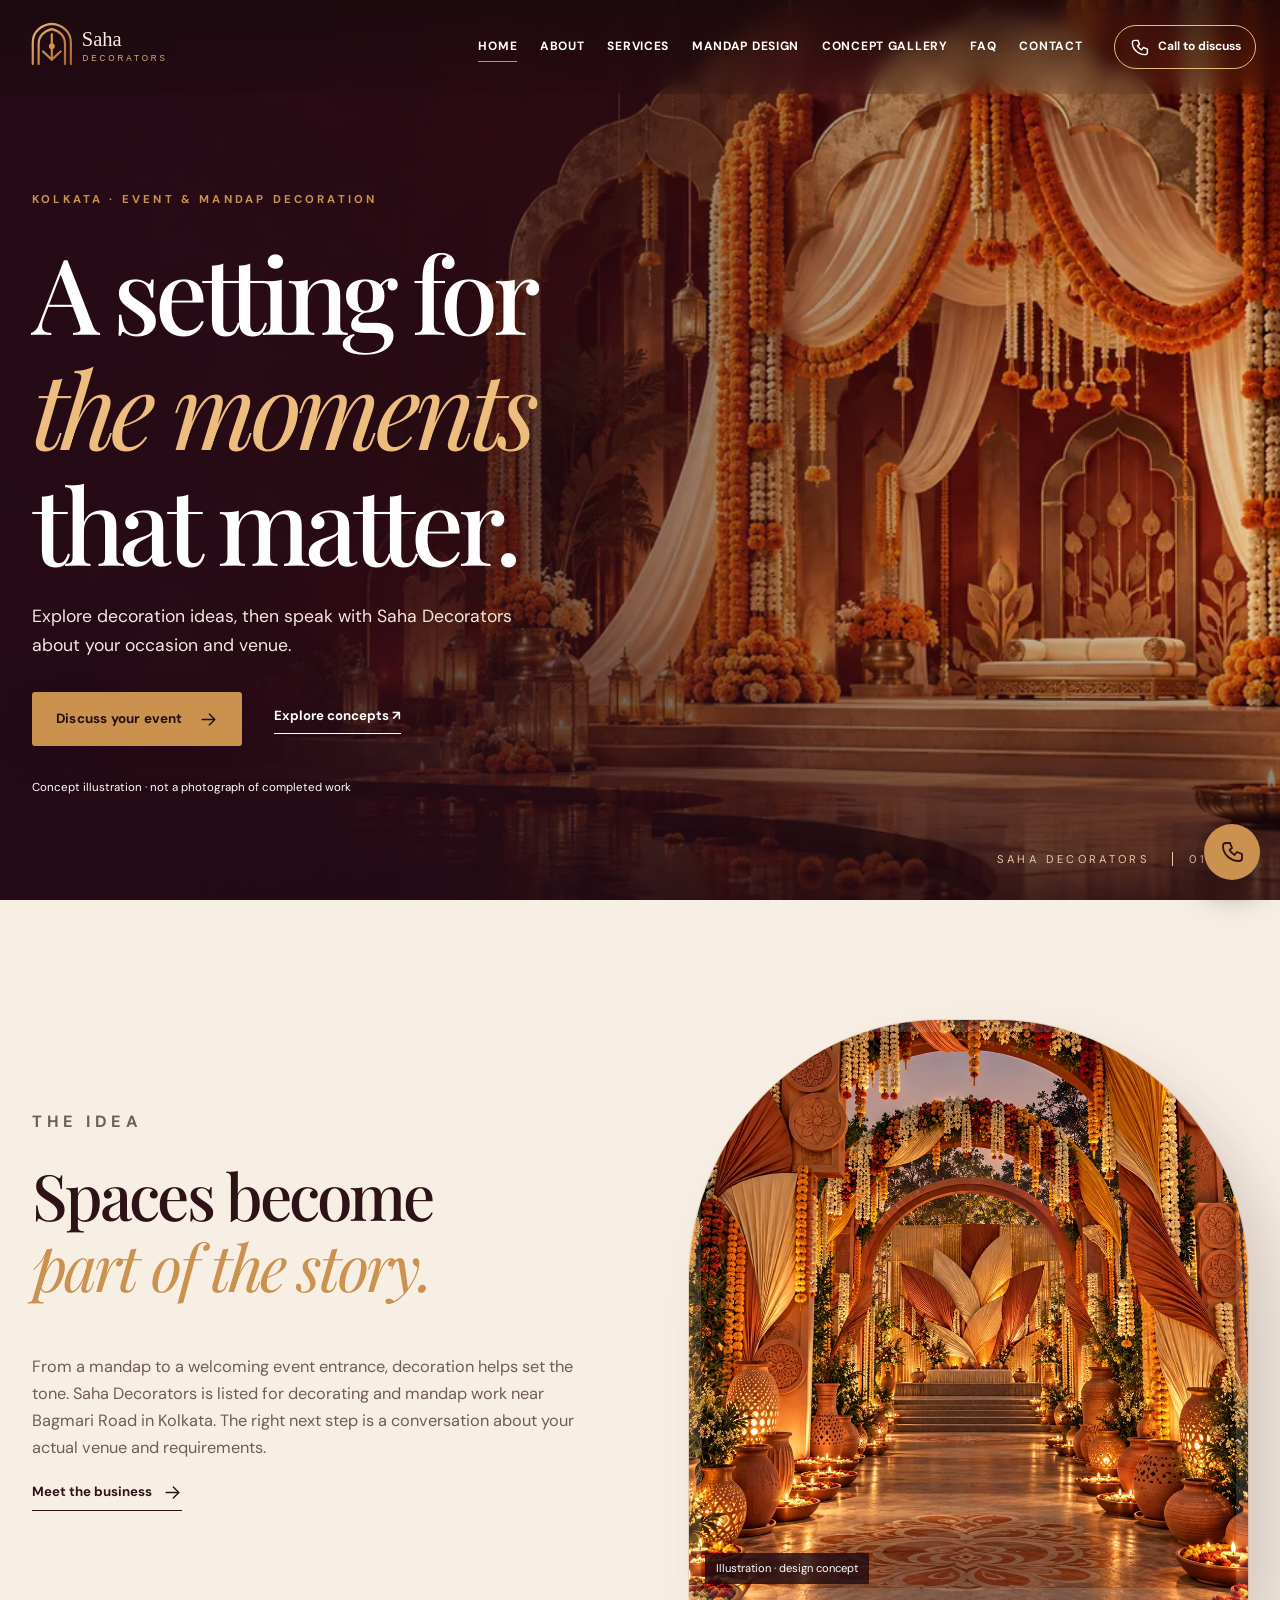
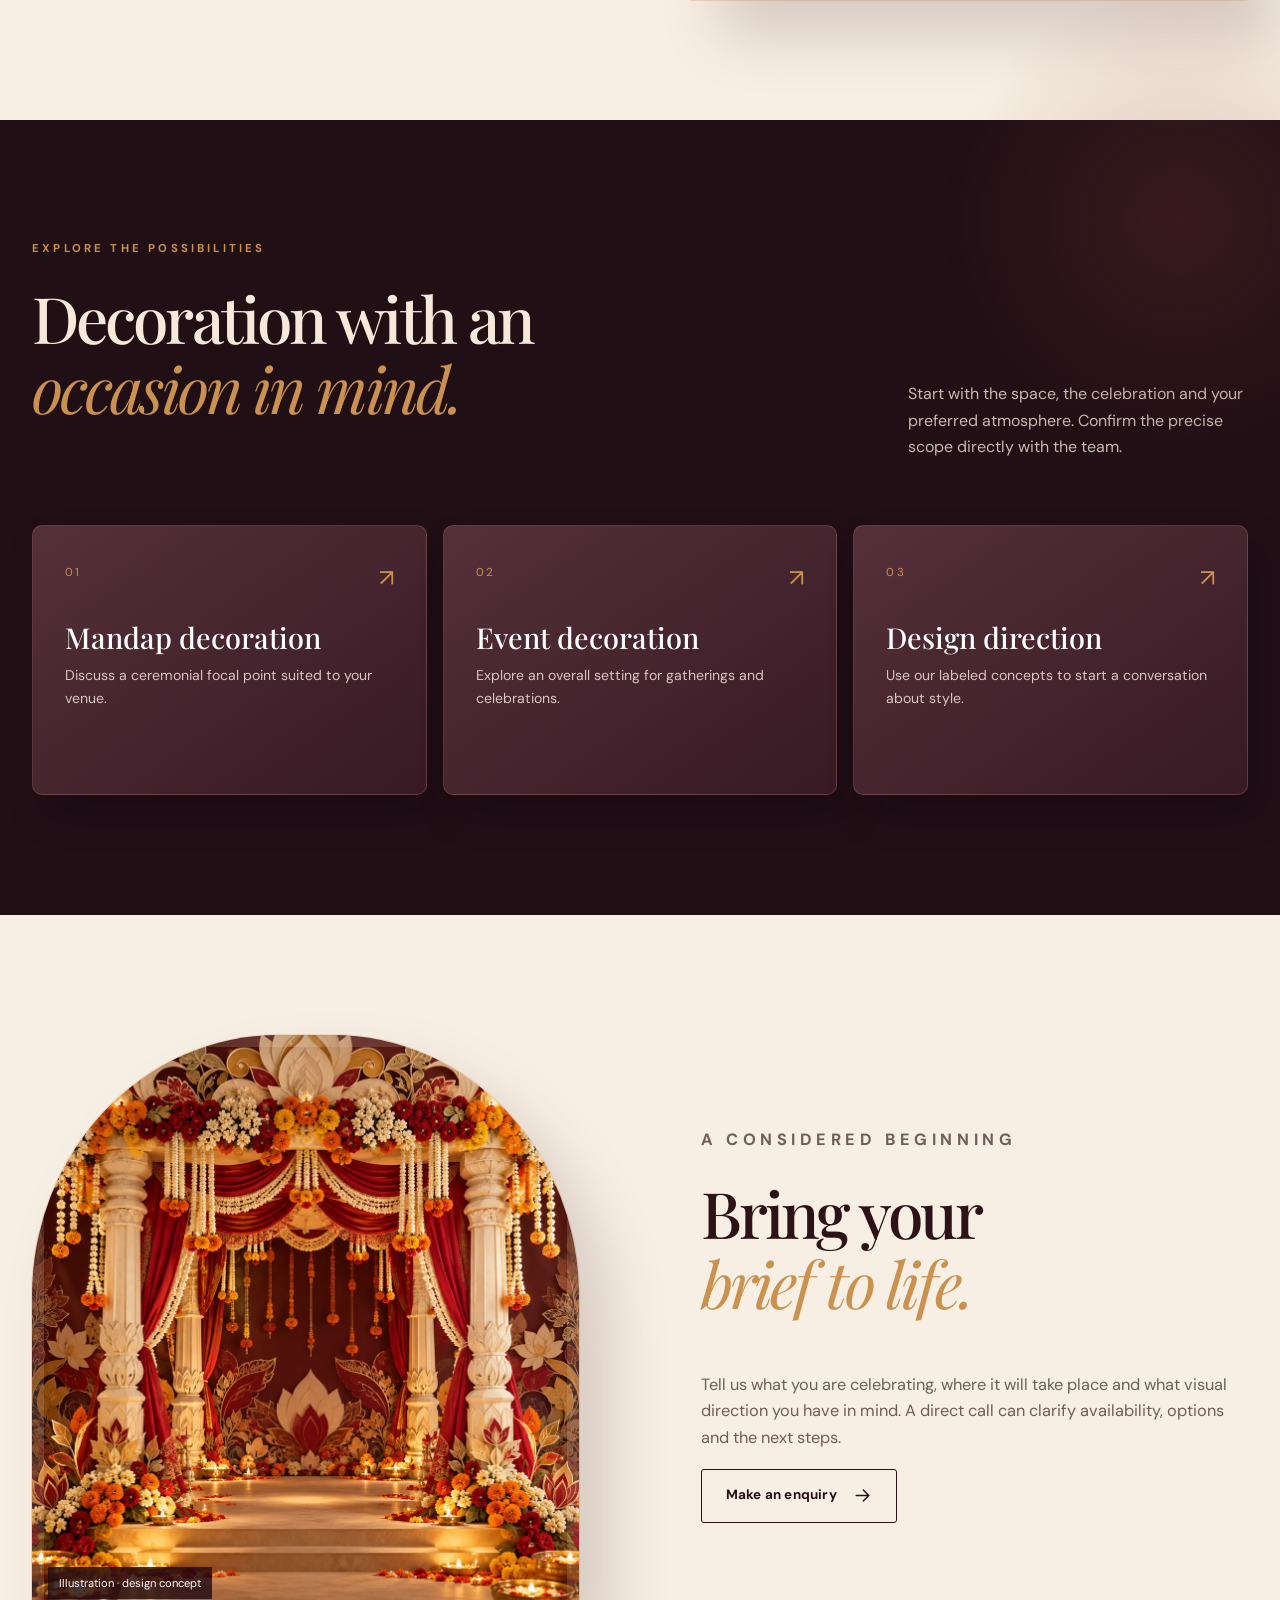
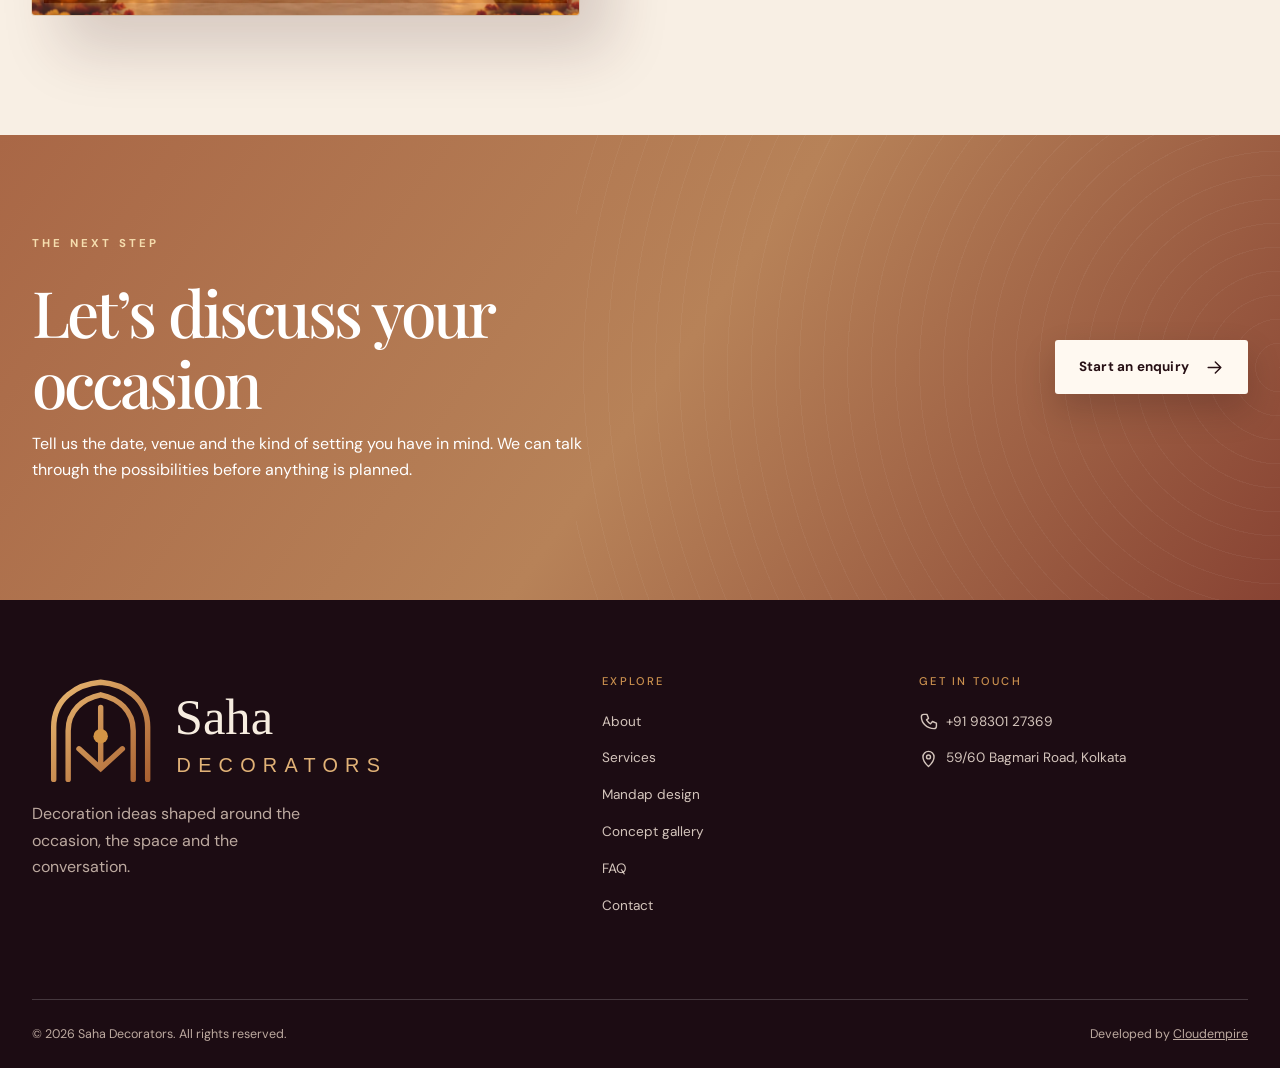
==== index.html @ 28217dbb "Build Saha Decorators website concept" ====
<!doctype html><html lang="en-IN"><head><meta charset="utf-8"><meta name="viewport" content="width=device-width,initial-scale=1"><title>Saha Decorators | Event &amp; Mandap Decoration in Kolkata</title><meta name="description" content="Explore event and mandap decoration with Saha Decorators, Bagmari Road, Kolkata. View clearly labeled concepts and call to discuss your occasion."><link rel="canonical" href="https://cloudempiretech.github.io/saha-decorators-kolkata/"><link rel="icon" type="image/svg+xml" href="assets/favicon.svg"><meta name="theme-color" content="#2d1218"><meta property="og:title" content="Saha Decorators | Event &amp; Mandap Decoration in Kolkata"><meta property="og:description" content="Explore event and mandap decoration with Saha Decorators, Bagmari Road, Kolkata. View clearly labeled concepts and call to discuss your occasion."><meta property="og:url" content="https://cloudempiretech.github.io/saha-decorators-kolkata/"><meta property="og:type" content="website"><link rel="stylesheet" href="assets/style.css"><script type="application/ld+json">{"@context":"https://schema.org","@type":"LocalBusiness","name":"Saha Decorators","url":"https://cloudempiretech.github.io/saha-decorators-kolkata/","telephone":"+919830127369","address":{"@type":"PostalAddress","streetAddress":"59/60 Bagmari Road","addressLocality":"Kankurgachi, Kolkata","addressRegion":"West Bengal","postalCode":"700054","addressCountry":"IN"},"description":"Event and mandap decoration enquiries in Kolkata."}</script><script src="assets/site.js" defer></script></head><body data-page="index.html"><a class="skip" href="#main">Skip to content</a><div class="page-shell"><header class="site-header"><div class="header-inner"><a class="brand" href="index.html" aria-label="Saha Decorators home"><img src="assets/logo.svg" alt="Saha Decorators proposed logo" width="240" height="60"></a><button class="menu-toggle" type="button" aria-label="Open menu" aria-expanded="false" aria-controls="site-nav"><span></span><span></span><span></span></button><nav id="site-nav" aria-label="Main navigation"><a href="index.html" aria-current="page">Home</a><a href="about.html">About</a><a href="services.html">Services</a><a href="mandap-decoration.html">Mandap design</a><a href="concept-gallery.html">Concept gallery</a><a href="faq.html">FAQ</a><a href="contact.html">Contact</a></nav><a class="header-call" href="tel:+919830127369" aria-label="Call Saha Decorators at +91 98301 27369"><svg viewBox="0 0 24 24" aria-hidden="true" fill="none" stroke="currentColor" stroke-width="1.8" stroke-linecap="round" stroke-linejoin="round"><path d="M6 3h4l2 5-2.5 2a16 16 0 0 0 5 5L17 12l5 2v4a3 3 0 0 1-3 3C10 21 3 14 3 6a3 3 0 0 1 3-3Z"/></svg><span>Call to discuss</span></a></div></header><main id="main"><section class="hero"><div class="hero-media"><picture class="hero-picture"><source type="image/webp" srcset="assets/mandap-concept-600.webp 600w, assets/mandap-concept-1100.webp 1100w, assets/mandap-concept-1600.webp 1600w" sizes="(max-width: 700px) 100vw, 50vw"><img src="assets/mandap-concept-1100.webp" alt="Illustration of a marigold and ivory ceremonial mandap concept, not a completed Saha Decorators project" width="1100" height="1000" loading="eager" decoding="async"></picture></div><div class="hero-shade"></div><div class="hero-content container"><p class="eyebrow hero-in">Kolkata · Event & mandap decoration</p><h1 class="hero-in">A setting for<br><em>the moments</em><br>that matter.</h1><p class="hero-in">Explore decoration ideas, then speak with Saha Decorators about your occasion and venue.</p><div class="hero-actions hero-in"><a class="button" href="contact.html">Discuss your event <svg viewBox="0 0 24 24" aria-hidden="true" fill="none" stroke="currentColor" stroke-width="1.8" stroke-linecap="round" stroke-linejoin="round"><path d="M4 12h16m-7-7 7 7-7 7"/></svg></a><a class="text-link" href="concept-gallery.html">Explore concepts ↗</a></div><p class="hero-note hero-in">Concept illustration · not a photograph of completed work</p></div><div class="hero-caption">SAHA DECORATORS <span>01 / 03</span></div></section>
<section class="section warm"><div class="container split"><div class="reveal"><p class="eyebrow">The idea</p><h2>Spaces become<br><em>part of the story.</em></h2><p>From a mandap to a welcoming event entrance, decoration helps set the tone. Saha Decorators is listed for decorating and mandap work near Bagmari Road in Kolkata. The right next step is a conversation about your actual venue and requirements.</p><a class="inline-link" href="about.html">Meet the business <svg viewBox="0 0 24 24" aria-hidden="true" fill="none" stroke="currentColor" stroke-width="1.8" stroke-linecap="round" stroke-linejoin="round"><path d="M4 12h16m-7-7 7 7-7 7"/></svg></a></div><div class="image-frame reveal"><picture class=""><source type="image/webp" srcset="assets/entrance-concept-600.webp 600w, assets/entrance-concept-1100.webp 1100w" sizes="(max-width: 700px) 100vw, 50vw"><img src="assets/entrance-concept-1100.webp" alt="Illustration of a festive decorated entrance concept, not a completed project" width="1100" height="1000" loading="lazy" decoding="async"></picture><span class="media-tag">Illustration · design concept</span></div></div></section>
<section class="section dark"><div class="container"><p class="eyebrow reveal">Explore the possibilities</p><div class="section-heading reveal"><h2>Decoration with an<br><em>occasion in mind.</em></h2><p>Start with the space, the celebration and your preferred atmosphere. Confirm the precise scope directly with the team.</p></div><div class="card-grid"><a class="service-card reveal" href="mandap-decoration.html"><span class="number">01</span><h3>Mandap decoration</h3><p>Discuss a ceremonial focal point suited to your venue.</p><span class="card-arrow">↗</span></a><a class="service-card reveal" href="services.html"><span class="number">02</span><h3>Event decoration</h3><p>Explore an overall setting for gatherings and celebrations.</p><span class="card-arrow">↗</span></a><a class="service-card reveal" href="concept-gallery.html"><span class="number">03</span><h3>Design direction</h3><p>Use our labeled concepts to start a conversation about style.</p><span class="card-arrow">↗</span></a></div></div></section>
<section class="section warm"><div class="container split reverse"><div class="image-frame reveal"><picture class=""><source type="image/webp" srcset="assets/ceremony-concept-600.webp 600w, assets/ceremony-concept-1100.webp 1100w" sizes="(max-width: 700px) 100vw, 50vw"><img src="assets/ceremony-concept-1100.webp" alt="Illustration of an ivory-column wedding mandap concept, not a completed project" width="1100" height="1000" loading="lazy" decoding="async"></picture><span class="media-tag">Illustration · design concept</span></div><div class="reveal"><p class="eyebrow">A considered beginning</p><h2>Bring your<br><em>brief to life.</em></h2><p>Tell us what you are celebrating, where it will take place and what visual direction you have in mind. A direct call can clarify availability, options and the next steps.</p><a class="button outline" href="contact.html">Make an enquiry <svg viewBox="0 0 24 24" aria-hidden="true" fill="none" stroke="currentColor" stroke-width="1.8" stroke-linecap="round" stroke-linejoin="round"><path d="M4 12h16m-7-7 7 7-7 7"/></svg></a></div></div></section><section class="cta-block reveal"><div class="container cta-inner"><div><p class="eyebrow">The next step</p><h2>Let’s discuss your occasion</h2><p>Tell us the date, venue and the kind of setting you have in mind. We can talk through the possibilities before anything is planned.</p></div><a class="button light" href="contact.html">Start an enquiry <svg viewBox="0 0 24 24" aria-hidden="true" fill="none" stroke="currentColor" stroke-width="1.8" stroke-linecap="round" stroke-linejoin="round"><path d="M4 12h16m-7-7 7 7-7 7"/></svg></a></div></section></main><footer class="site-footer"><div class="footer-top"><div><a class="brand" href="index.html"><img src="assets/logo.svg" alt="Saha Decorators proposed logo" width="240" height="60"></a><p>Decoration ideas shaped around the occasion, the space and the conversation.</p></div><div><h2>Explore</h2><a href="about.html">About</a><a href="services.html">Services</a><a href="mandap-decoration.html">Mandap design</a><a href="concept-gallery.html">Concept gallery</a><a href="faq.html">FAQ</a><a href="contact.html">Contact</a></div><div><h2>Get in touch</h2><a href="tel:+919830127369"><svg viewBox="0 0 24 24" aria-hidden="true" fill="none" stroke="currentColor" stroke-width="1.8" stroke-linecap="round" stroke-linejoin="round"><path d="M6 3h4l2 5-2.5 2a16 16 0 0 0 5 5L17 12l5 2v4a3 3 0 0 1-3 3C10 21 3 14 3 6a3 3 0 0 1 3-3Z"/></svg> +91 98301 27369</a><a href="https://www.google.com/maps/search/?api=1&query=59%2F60%20Bagmari%20Road%20Kankurgachi%20Kolkata%20700054" target="_blank" rel="noopener noreferrer"><svg viewBox="0 0 24 24" aria-hidden="true" fill="none" stroke="currentColor" stroke-width="1.8" stroke-linecap="round" stroke-linejoin="round"><path d="M12 22s7-6.2 7-12a7 7 0 1 0-14 0c0 5.8 7 12 7 12Z"/><circle cx="12" cy="10" r="2.5"/></svg> 59/60 Bagmari Road, Kolkata</a></div></div><div class="footer-bottom"><span>© 2026 Saha Decorators. All rights reserved.</span><span>Developed by <a href="https://cloudempire.tech/" target="_blank" rel="noopener noreferrer">Cloudempire</a></span></div></footer></div><a class="floating-call" href="tel:+919830127369" aria-label="Call Saha Decorators" title="Call Saha Decorators"><svg viewBox="0 0 24 24" aria-hidden="true" fill="none" stroke="currentColor" stroke-width="1.8" stroke-linecap="round" stroke-linejoin="round"><path d="M6 3h4l2 5-2.5 2a16 16 0 0 0 5 5L17 12l5 2v4a3 3 0 0 1-3 3C10 21 3 14 3 6a3 3 0 0 1 3-3Z"/></svg></a></body></html>
---- assets/style.css ----
@import url('https://fonts.googleapis.com/css2?family=DM+Sans:wght@400;500;600;700&family=Playfair+Display:ital,wght@0,400;0,500;0,600;1,400;1,500&display=swap');
:root{--ink:#2d1218;--wine:#471922;--dark:#210f16;--cream:#f8efe4;--paper:#fff9f1;--gold:#cb914f;--muted:#705d59;--line:rgba(63,30,25,.15)}
*{box-sizing:border-box}html{scroll-behavior:smooth}body{margin:0;background:var(--cream);font:16px/1.65 'DM Sans',sans-serif;color:var(--ink);overflow-x:hidden}img,svg{display:block;max-width:100%}img{object-fit:cover}a{color:inherit;text-decoration:none}button,input,select,textarea{font:inherit}button,a,input,select,textarea{outline-offset:4px}a:focus-visible,button:focus-visible,input:focus-visible,select:focus-visible,textarea:focus-visible,summary:focus-visible{outline:3px solid #e5a44e;border-radius:4px}.skip{position:absolute;top:-70px;left:1rem;z-index:100;background:#fff;padding:.6rem 1rem}.skip:focus{top:1rem}.container{width:min(1220px,calc(100% - 64px));margin:auto}.page-shell{overflow:hidden}.site-header{position:absolute;top:0;left:0;right:0;z-index:30;color:#fff;background:linear-gradient(#170a0b9c,#170a0b1c);backdrop-filter:blur(10px)}.header-inner{width:min(1360px,calc(100% - 48px));margin:auto;min-height:94px;display:flex;align-items:center;gap:2rem}.brand{width:205px;flex:none}.brand img{width:100%;height:auto}.site-header nav{display:flex;align-items:center;gap:1.42rem;margin-left:auto}.site-header nav a{font-size:.75rem;font-weight:700;letter-spacing:.06em;text-transform:uppercase;white-space:nowrap;padding:12px 0;position:relative}.site-header nav a:after{content:'';position:absolute;left:0;bottom:7px;height:1px;background:var(--gold);width:0;transition:width .25s}.site-header nav a:hover:after,.site-header nav a[aria-current]:after{width:100%}.header-call{display:flex;align-items:center;gap:.55rem;border:1px solid #e4bd80;padding:.65rem .9rem;border-radius:50px;font-size:.75rem;font-weight:700;white-space:nowrap;min-height:44px;transition:background .25s,transform .25s}.header-call:hover{background:#e4bd8033;transform:translateY(-2px)}.header-call svg,.button svg,.inline-link svg,.site-footer svg,.floating-call svg{width:19px;height:19px}.menu-toggle{display:none}.eyebrow{text-transform:uppercase;letter-spacing:.28em;font-weight:700;font-size:.71rem;color:var(--gold);margin:0 0 1.5rem}h1,h2,h3,p{margin-top:0}h1,h2,h3{font-family:'Playfair Display',Georgia,serif;font-weight:500;line-height:1.1}h1{font-size:clamp(3.8rem,8.2vw,8.7rem);letter-spacing:-.055em}h2{font-size:clamp(2.6rem,5vw,5.6rem);letter-spacing:-.045em}h3{font-size:1.8rem}em{font-weight:400;color:var(--gold)}.button{border:0;background:var(--gold);color:#271015;display:inline-flex;align-items:center;justify-content:center;gap:1rem;min-height:54px;padding:.82rem 1.5rem;border-radius:3px;font-weight:700;font-size:.84rem;letter-spacing:.015em;cursor:pointer;box-shadow:0 16px 35px #15060830;transition:transform .25s,box-shadow .25s,background .25s}.button:hover{transform:translateY(-4px);box-shadow:0 22px 42px #15060845;background:#e1af70}.button.light{background:var(--paper)}.button.outline{border:1px solid var(--ink);background:transparent;box-shadow:none}.button.outline:hover{background:var(--ink);color:white}.inline-link,.text-link{display:inline-flex;align-items:center;gap:.7rem;border-bottom:1px solid currentColor;padding:0 0 .4rem;font-weight:700;font-size:.83rem;transition:gap .25s,color .25s}.inline-link:hover,.text-link:hover{gap:1.1rem;color:var(--gold)}
.hero{min-height:800px;height:min(900px,100svh);position:relative;background:#361217;color:#fff;display:flex;align-items:center;isolation:isolate}.hero-media,.hero-picture,.hero-picture img,.hero-shade{position:absolute;inset:0;width:100%;height:100%}.hero-picture img{object-position:center}.hero-shade{background:linear-gradient(90deg,#240b17e8 0%,#240b17b5 32%,#240b1750 68%,#240b1719),linear-gradient(0deg,#1c0912bf,transparent 32%);z-index:1}.hero-content{position:relative;z-index:2;padding-top:100px}.hero h1{max-width:830px;margin-bottom:1.4rem}.hero h1 em{color:#edbd7d}.hero-content>p:not(.eyebrow):not(.hero-note){max-width:490px;font-size:1.1rem;color:#f4e7df}.hero-actions{display:flex;align-items:center;gap:2rem;margin:2rem 0}.hero-note{font-size:.72rem!important;opacity:.75;margin-top:2rem}.hero-caption{position:absolute;bottom:2rem;right:max(32px,calc((100vw - 1220px)/2));z-index:2;font-size:.7rem;letter-spacing:.3em;color:#eacbab}.hero-caption span{border-left:1px solid #eacbab;margin-left:1rem;padding-left:1rem}.hero-in{animation:rise .8s both}.hero-in:nth-child(2){animation-delay:.12s}.hero-in:nth-child(3){animation-delay:.25s}.hero-in:nth-child(4){animation-delay:.38s}.hero-in:nth-child(5){animation-delay:.5s}@keyframes rise{from{opacity:0;transform:translateY(28px)}to{opacity:1;transform:none}}
.inner-hero{background:radial-gradient(circle at 75% 40%,#7e3b34 0%,transparent 31%),linear-gradient(125deg,#240f19,#501e26 70%,#1f0d14);color:#fff;padding:205px 0 115px;position:relative;overflow:hidden}.inner-hero:after{content:'';position:absolute;width:500px;height:500px;border:1px solid #dca76733;border-radius:50%;right:-90px;top:30px;box-shadow:0 0 0 70px #dca76708,0 0 0 140px #dca76705;transform:rotate(-20deg)}.inner-hero .container{position:relative;z-index:2}.inner-hero h1{font-size:clamp(3.6rem,7vw,7.5rem);margin:0 0 1rem}.inner-hero .lead{max-width:630px;color:#f5e8da;font-size:1.15rem}.section{padding:120px 0}.section.warm{background:var(--cream)}.section.dark{background:var(--dark);color:#f7e8d9;position:relative}.section.dark:before{content:'';position:absolute;width:500px;height:500px;background:radial-gradient(circle,#8b423139,transparent 67%);right:-150px;top:-150px;pointer-events:none}.split{display:grid;grid-template-columns:1fr 1fr;gap:8%;align-items:center}.split>div>p{max-width:560px;color:var(--muted);font-size:1.02rem}.split.reverse{gap:10%}.image-frame{position:relative;border-radius:45% 45% 3px 3px;overflow:hidden;box-shadow:30px 35px 60px #411d242d,0 0 0 1px #d2a97755;transform:perspective(1000px) rotateY(-3deg)}.image-frame picture,.image-frame img{width:100%;height:580px}.image-frame img{transition:transform .7s}.image-frame:hover img{transform:scale(1.07)}.image-frame:before{content:'';position:absolute;inset:0;border:12px solid #fff8eb24;z-index:1;pointer-events:none}.media-tag{position:absolute;bottom:1rem;left:1rem;background:#200c13cf;color:#fff;padding:.4rem .7rem;font-size:.7rem;z-index:2}.section-heading{display:flex;align-items:end;justify-content:space-between;gap:3rem;margin-bottom:3rem}.section-heading p{max-width:340px;color:#c9b9af}.card-grid{display:grid;grid-template-columns:repeat(3,1fr);gap:1rem}.service-card{position:relative;min-height:270px;background:linear-gradient(145deg,#54303a,#371a24);border:1px solid #af7d6a46;padding:2rem;border-radius:10px;box-shadow:12px 20px 35px #0b040d44;transition:transform .3s,box-shadow .3s,background .3s}.service-card:hover{transform:perspective(800px) translateY(-8px) rotateX(3deg);box-shadow:14px 26px 40px #0502088a;background:#63313b}.service-card h3{margin:2.4rem 0 .6rem;color:#fff}.service-card p{color:#d8c7be;font-size:.88rem}.number,.row-no{font-size:.72rem;letter-spacing:.2em;color:var(--gold)}.card-arrow{position:absolute;right:2rem;top:2rem;font-size:1.5rem;color:var(--gold)}.cta-block{background:linear-gradient(125deg,#a96746,#b78258 52%,#884333);color:#fff;position:relative}.cta-block:before{content:'';position:absolute;right:0;top:0;bottom:0;width:55%;background:repeating-radial-gradient(circle at right,#ffffff0b 0 1px,transparent 1px 24px);pointer-events:none}.cta-inner{padding:100px 0;display:flex;justify-content:space-between;align-items:center;gap:3rem;position:relative}.cta-inner h2{max-width:680px;margin-bottom:.8rem}.cta-inner p:not(.eyebrow){max-width:600px}.cta-inner .eyebrow{color:#f5ddae}.service-row{display:grid;grid-template-columns:65px 1fr 310px;gap:2rem;align-items:center;padding:3rem 0;border-bottom:1px solid var(--line)}.service-row:first-child{border-top:1px solid var(--line)}.service-row h2{font-size:clamp(2.4rem,4vw,4rem)}.service-row picture img{height:300px;width:100%;border-radius:45% 45% 2px 2px;box-shadow:12px 18px 28px #3c1b2130}.service-row p{max-width:480px}.gallery-grid{display:grid;grid-template-columns:repeat(2,1fr);gap:1.5rem}.gallery-item{margin:0;position:relative;background:#3c1923;overflow:hidden;box-shadow:10px 20px 30px #35141d2b}.gallery-item.large{grid-row:span 2}.gallery-item picture,.gallery-item img{width:100%;height:380px}.gallery-item.large img{height:895px}.gallery-item img{transition:transform .6s}.gallery-item:hover img{transform:scale(1.05)}.gallery-item figcaption{position:absolute;left:0;right:0;bottom:0;padding:2.5rem 1.4rem 1.4rem;background:linear-gradient(transparent,#180a11d9);color:#fff;display:flex;flex-direction:column;gap:.15rem}.gallery-item figcaption strong{font-family:'Playfair Display';font-size:1.45rem;font-weight:500}.gallery-item figcaption span{font-size:.7rem;letter-spacing:.08em}.faq-list{max-width:900px}.faq-list details{border-bottom:1px solid var(--line);padding:1.6rem 0}.faq-list summary{font-family:'Playfair Display';font-size:1.7rem;cursor:pointer;list-style:none;display:flex;justify-content:space-between;gap:1rem}.faq-list summary:after{content:'+';color:var(--gold)}.faq-list details[open] summary:after{content:'−'}.faq-list details p{max-width:680px;color:var(--muted);padding-top:1rem}.faq-list a{text-decoration:underline}.contact-grid{display:grid;grid-template-columns:.82fr 1.18fr;gap:3rem}.contact-cards{display:grid;gap:1.5rem}.contact-card,.enquiry-card{background:var(--paper);padding:2rem;box-shadow:10px 18px 32px #3b1c2122;border:1px solid #b6886235}.contact-card h2,.enquiry-card h2{font-size:2rem}.icon-disc{display:grid;place-items:center;width:48px;height:48px;border-radius:50%;background:#eacfa9;color:var(--ink);margin-bottom:1.5rem}.icon-disc svg{width:22px;height:22px}.enquiry-card label{display:block;font-weight:700;font-size:.84rem;margin:1.15rem 0 .3rem}.enquiry-card input,.enquiry-card select,.enquiry-card textarea{width:100%;padding:.8rem 1rem;border:1px solid #bca69a;background:#fff;border-radius:3px;color:var(--ink)}.enquiry-card textarea{resize:vertical}.enquiry-card button{margin-top:1.4rem}.enquiry-card .form-note{font-size:.74rem;color:var(--muted);margin:1rem 0 0}.site-footer{background:#1c0c13;color:#ecddcd;padding:75px max(32px,calc((100vw - 1220px)/2)) 0}.footer-top{display:grid;grid-template-columns:2fr 1fr 1.3fr;gap:4rem;padding-bottom:70px}.footer-top p{max-width:300px;color:#bdaaa0}.footer-top h2{font-family:'DM Sans';font-size:.7rem;letter-spacing:.2em;text-transform:uppercase;color:var(--gold);margin:0 0 1.3rem}.footer-top>div:nth-child(n+2) a{display:flex;align-items:center;gap:.5rem;margin:.55rem 0;font-size:.85rem;color:#d4c5bc;min-height:28px}.footer-top a:hover,.footer-bottom a:hover{color:var(--gold)}.footer-bottom{border-top:1px solid #ffffff2e;padding:1.5rem 0;display:flex;justify-content:space-between;gap:1rem;color:#bdaaa0;font-size:.78rem}.footer-bottom a{text-decoration:underline}.floating-call{position:fixed;right:20px;bottom:20px;z-index:20;width:56px;height:56px;display:grid;place-items:center;background:var(--gold);border-radius:50%;box-shadow:0 12px 32px #1a090e88;color:var(--ink);transition:transform .25s}.floating-call:hover{transform:translateY(-5px)}.floating-call svg{width:24px;height:24px}.reveal{opacity:0;transform:translateY(24px);transition:opacity .7s,transform .7s}.reveal.in-view{opacity:1;transform:none}
@media(max-width:1150px){.site-header nav{gap:.7rem}.site-header nav a{font-size:.65rem}.header-call span{display:none}.header-call{padding:.65rem}.brand{width:170px}}
@media(max-width:900px){.menu-toggle{display:flex;flex-direction:column;justify-content:center;gap:5px;background:none;border:1px solid #ffffff7a;padding:10px;width:44px;height:44px;margin-left:auto;border-radius:4px}.menu-toggle span{height:2px;background:#fff;width:100%}.site-header nav{display:none;position:absolute;top:85px;left:0;right:0;background:#281018;padding:1rem 2rem;flex-direction:column;align-items:stretch;box-shadow:0 20px 30px #18081288}.site-header nav.open{display:flex}.site-header nav a{font-size:.9rem;padding:10px}.header-call{margin-left:0}.hero{min-height:700px}.split{gap:4%}.image-frame img{height:480px}.contact-grid{grid-template-columns:1fr}.contact-cards{grid-template-columns:1fr 1fr}}
@media(max-width:700px){.container{width:min(100% - 36px,520px)}.header-inner{width:calc(100% - 32px);min-height:76px}.site-header nav{top:76px}.brand{width:145px}.header-call{display:none}.hero{height:auto;min-height:780px;align-items:end}.hero-picture img{object-position:62% center}.hero-shade{background:linear-gradient(0deg,#210b14fa 8%,#210b14b5 52%,#210b1433 100%)}.hero-content{padding:200px 0 95px}.hero h1{font-size:clamp(3.7rem,13vw,6.6rem)}.hero-actions{align-items:flex-start;flex-direction:column;gap:1rem}.hero-caption{right:18px;bottom:1rem}.inner-hero{padding:155px 0 90px}.inner-hero h1{font-size:clamp(3.5rem,12vw,5.5rem)}.section{padding:75px 0}.split,.split.reverse{grid-template-columns:1fr;gap:3rem}.split.reverse .image-frame{order:2}.image-frame img{height:480px}.section-heading{display:block}.card-grid{grid-template-columns:1fr}.service-card{min-height:220px}.service-card h3{margin-top:1.7rem}.cta-inner{padding:75px 0;display:block}.cta-inner .button{margin-top:1.5rem}.service-row{grid-template-columns:1fr;gap:.8rem}.service-row picture img{height:360px}.gallery-grid{grid-template-columns:1fr}.gallery-item.large{grid-row:auto}.gallery-item.large img,.gallery-item img{height:450px}.contact-cards{grid-template-columns:1fr}.footer-top{grid-template-columns:1fr 1fr;gap:2.5rem}.footer-top>div:first-child{grid-column:span 2}.footer-bottom{display:block}.footer-bottom span{display:block;margin-bottom:.4rem}.site-footer{padding:65px 24px 0}.floating-call{right:16px;bottom:16px}.faq-list summary{font-size:1.4rem}}
@media(prefers-reduced-motion:reduce){html{scroll-behavior:auto}*,*:before,*:after{animation-duration:.01ms!important;transition-duration:.01ms!important}.reveal{opacity:1;transform:none}.hero-in{opacity:1;transform:none}}
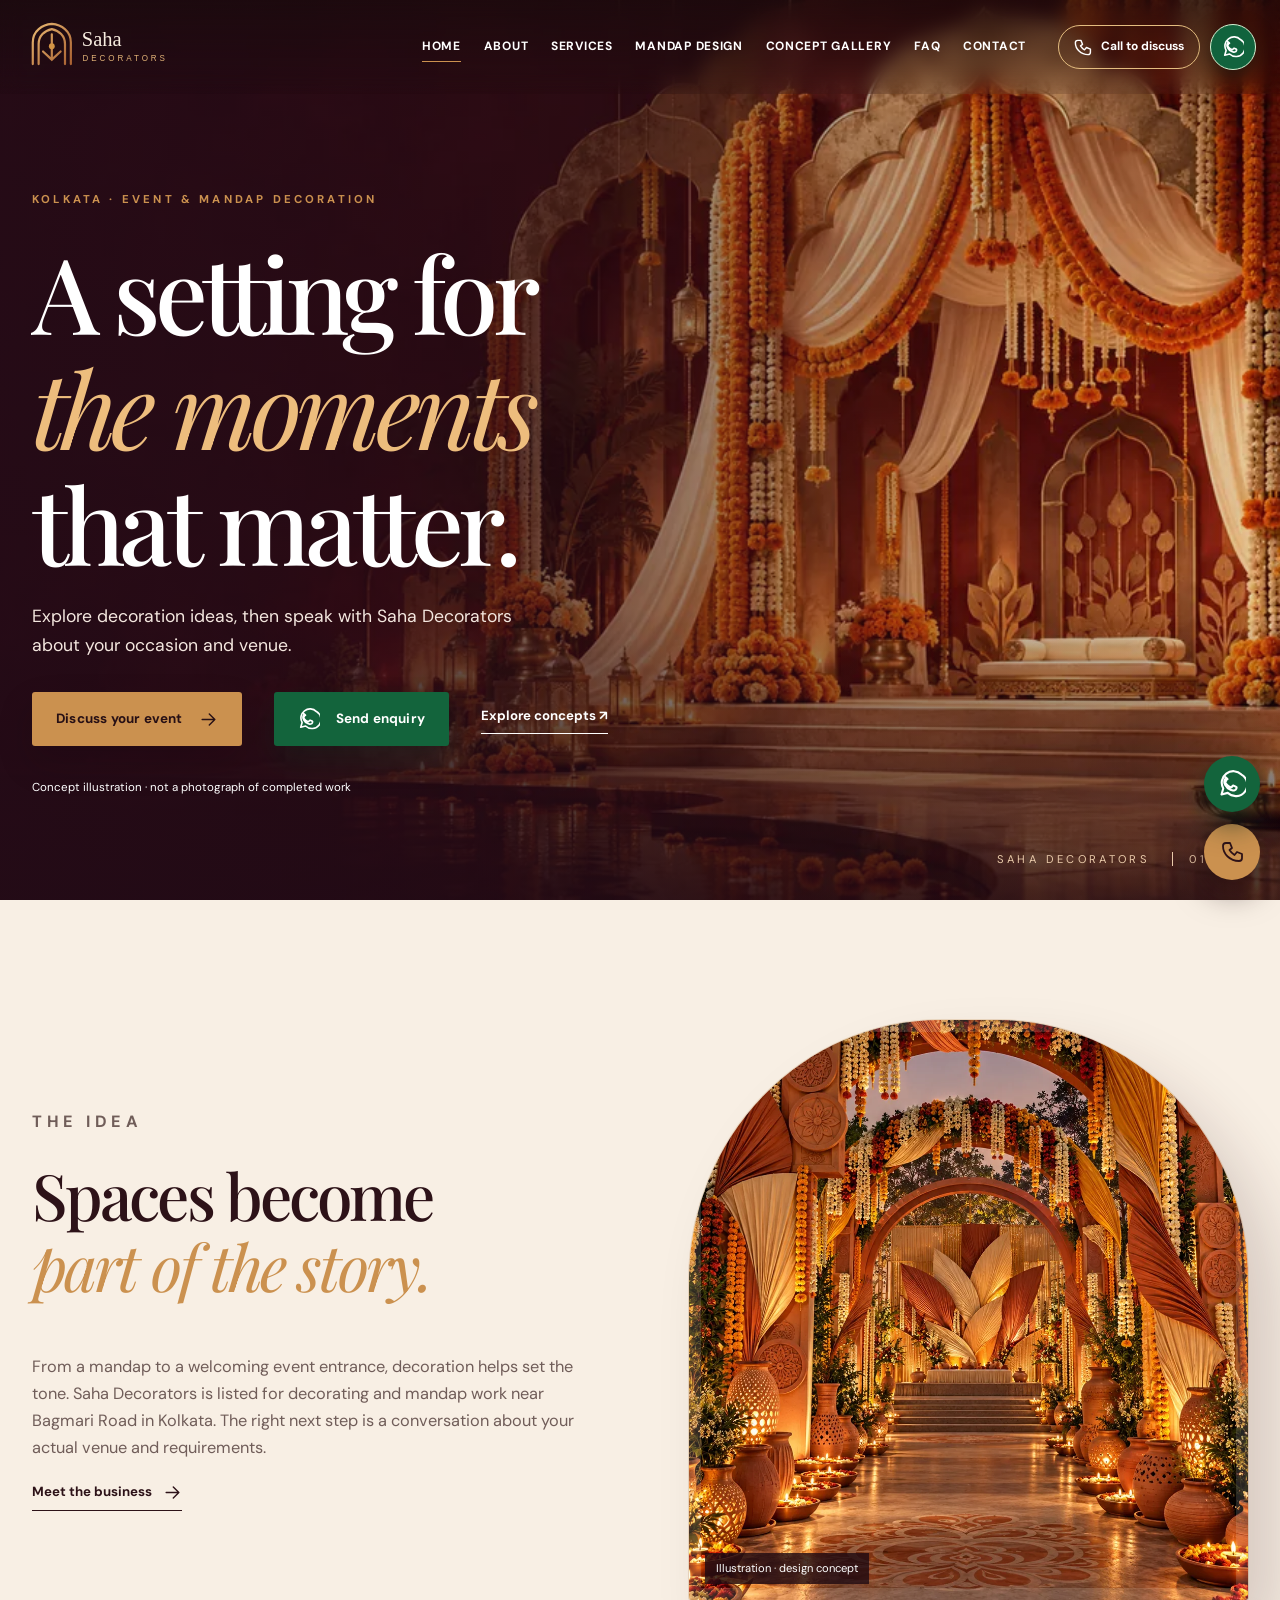
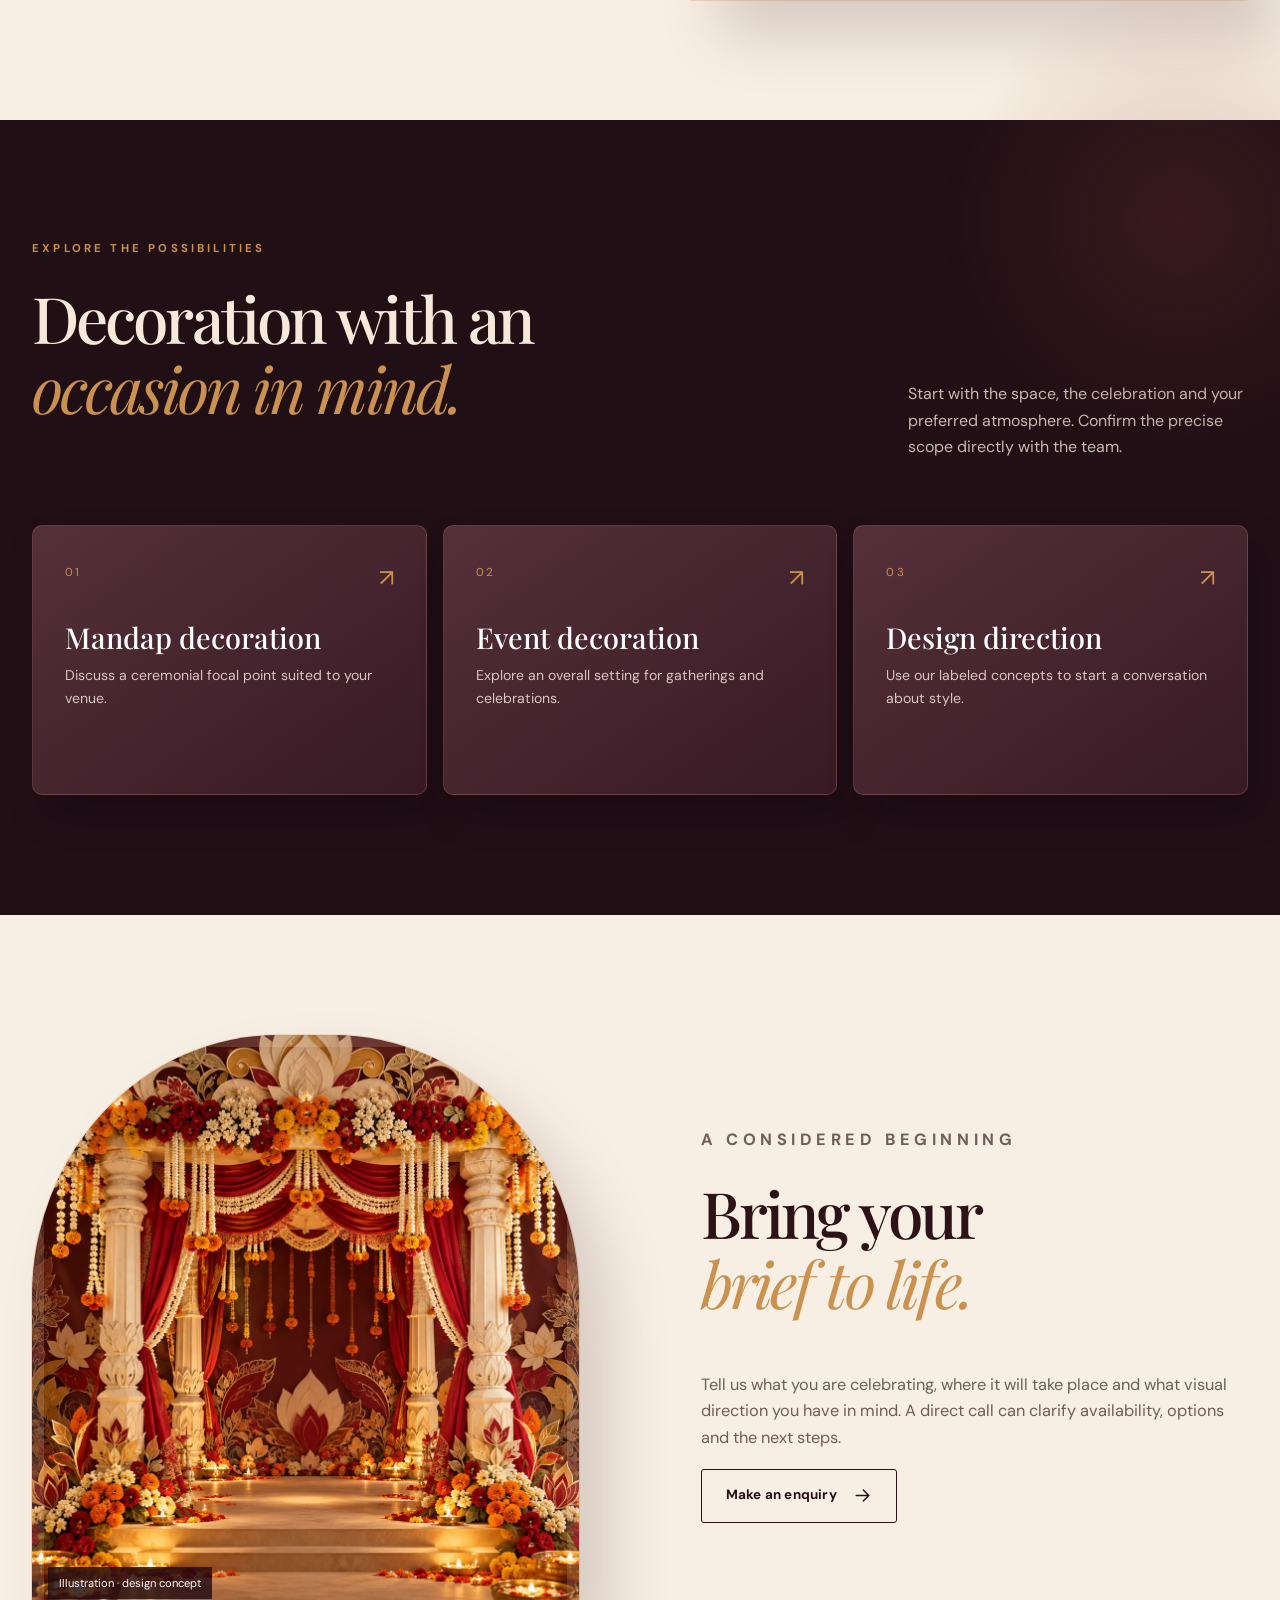
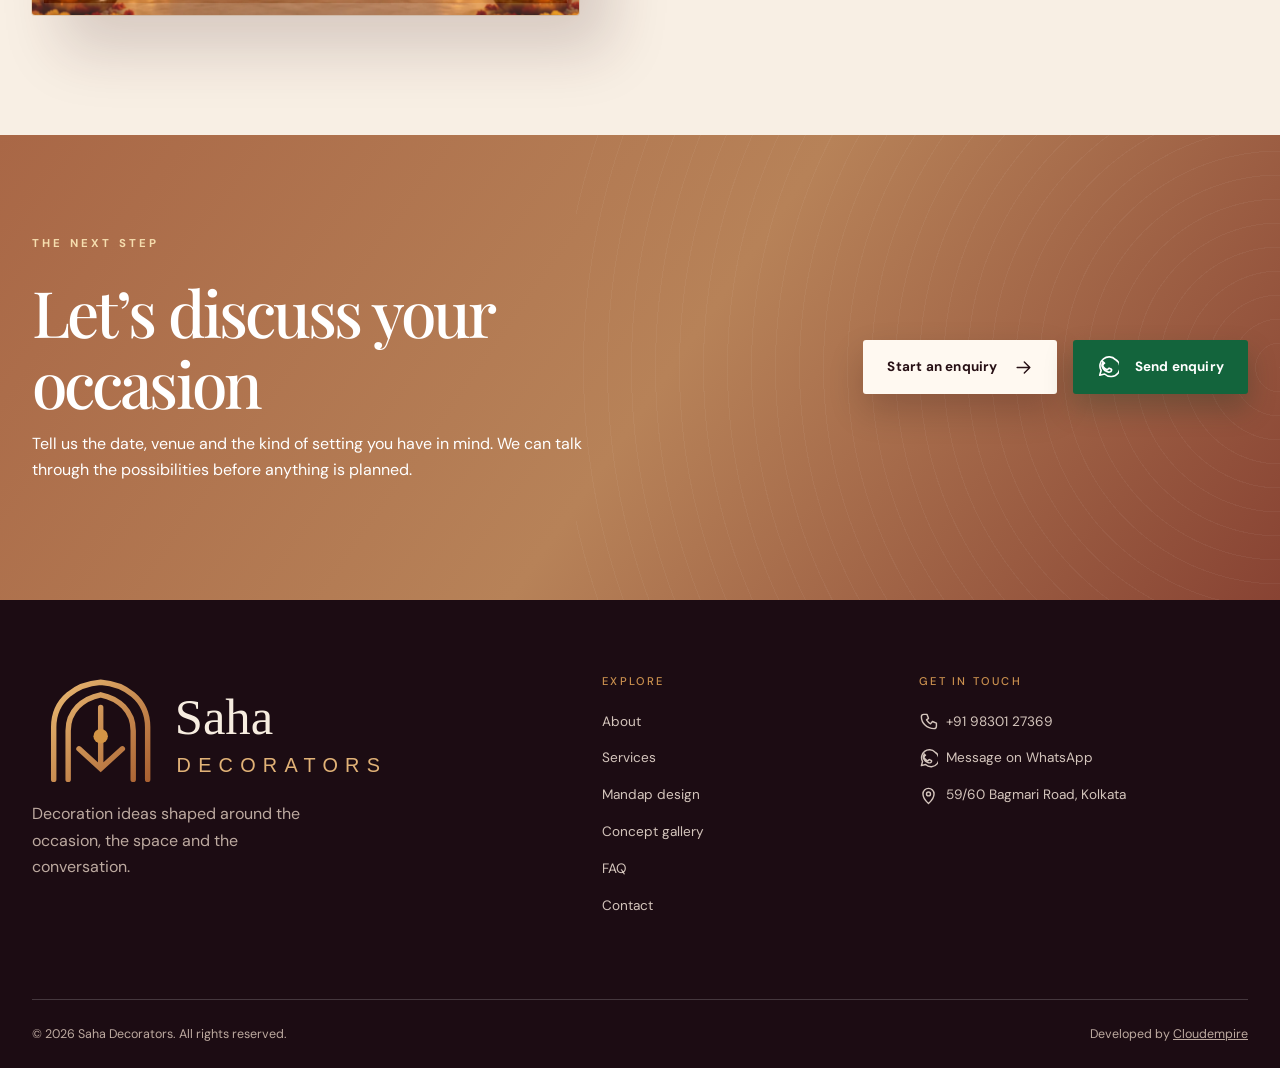
==== commit af94c329: "Add verified WhatsApp enquiry to Saha site" ====
--- a/index.html
+++ b/index.html
@@ -1,4 +1,4 @@
-<!doctype html><html lang="en-IN"><head><meta charset="utf-8"><meta name="viewport" content="width=device-width,initial-scale=1"><title>Saha Decorators | Event &amp; Mandap Decoration in Kolkata</title><meta name="description" content="Explore event and mandap decoration with Saha Decorators, Bagmari Road, Kolkata. View clearly labeled concepts and call to discuss your occasion."><link rel="canonical" href="https://cloudempiretech.github.io/saha-decorators-kolkata/"><link rel="icon" type="image/svg+xml" href="assets/favicon.svg"><meta name="theme-color" content="#2d1218"><meta property="og:title" content="Saha Decorators | Event &amp; Mandap Decoration in Kolkata"><meta property="og:description" content="Explore event and mandap decoration with Saha Decorators, Bagmari Road, Kolkata. View clearly labeled concepts and call to discuss your occasion."><meta property="og:url" content="https://cloudempiretech.github.io/saha-decorators-kolkata/"><meta property="og:type" content="website"><link rel="stylesheet" href="assets/style.css"><script type="application/ld+json">{"@context":"https://schema.org","@type":"LocalBusiness","name":"Saha Decorators","url":"https://cloudempiretech.github.io/saha-decorators-kolkata/","telephone":"+919830127369","address":{"@type":"PostalAddress","streetAddress":"59/60 Bagmari Road","addressLocality":"Kankurgachi, Kolkata","addressRegion":"West Bengal","postalCode":"700054","addressCountry":"IN"},"description":"Event and mandap decoration enquiries in Kolkata."}</script><script src="assets/site.js" defer></script></head><body data-page="index.html"><a class="skip" href="#main">Skip to content</a><div class="page-shell"><header class="site-header"><div class="header-inner"><a class="brand" href="index.html" aria-label="Saha Decorators home"><img src="assets/logo.svg" alt="Saha Decorators proposed logo" width="240" height="60"></a><button class="menu-toggle" type="button" aria-label="Open menu" aria-expanded="false" aria-controls="site-nav"><span></span><span></span><span></span></button><nav id="site-nav" aria-label="Main navigation"><a href="index.html" aria-current="page">Home</a><a href="about.html">About</a><a href="services.html">Services</a><a href="mandap-decoration.html">Mandap design</a><a href="concept-gallery.html">Concept gallery</a><a href="faq.html">FAQ</a><a href="contact.html">Contact</a></nav><a class="header-call" href="tel:+919830127369" aria-label="Call Saha Decorators at +91 98301 27369"><svg viewBox="0 0 24 24" aria-hidden="true" fill="none" stroke="currentColor" stroke-width="1.8" stroke-linecap="round" stroke-linejoin="round"><path d="M6 3h4l2 5-2.5 2a16 16 0 0 0 5 5L17 12l5 2v4a3 3 0 0 1-3 3C10 21 3 14 3 6a3 3 0 0 1 3-3Z"/></svg><span>Call to discuss</span></a></div></header><main id="main"><section class="hero"><div class="hero-media"><picture class="hero-picture"><source type="image/webp" srcset="assets/mandap-concept-600.webp 600w, assets/mandap-concept-1100.webp 1100w, assets/mandap-concept-1600.webp 1600w" sizes="(max-width: 700px) 100vw, 50vw"><img src="assets/mandap-concept-1100.webp" alt="Illustration of a marigold and ivory ceremonial mandap concept, not a completed Saha Decorators project" width="1100" height="1000" loading="eager" decoding="async"></picture></div><div class="hero-shade"></div><div class="hero-content container"><p class="eyebrow hero-in">Kolkata · Event & mandap decoration</p><h1 class="hero-in">A setting for<br><em>the moments</em><br>that matter.</h1><p class="hero-in">Explore decoration ideas, then speak with Saha Decorators about your occasion and venue.</p><div class="hero-actions hero-in"><a class="button" href="contact.html">Discuss your event <svg viewBox="0 0 24 24" aria-hidden="true" fill="none" stroke="currentColor" stroke-width="1.8" stroke-linecap="round" stroke-linejoin="round"><path d="M4 12h16m-7-7 7 7-7 7"/></svg></a><a class="text-link" href="concept-gallery.html">Explore concepts ↗</a></div><p class="hero-note hero-in">Concept illustration · not a photograph of completed work</p></div><div class="hero-caption">SAHA DECORATORS <span>01 / 03</span></div></section>
+<!doctype html><html lang="en-IN"><head><meta charset="utf-8"><meta name="viewport" content="width=device-width,initial-scale=1"><title>Saha Decorators | Event &amp; Mandap Decoration in Kolkata</title><meta name="description" content="Explore event and mandap decoration with Saha Decorators, Bagmari Road, Kolkata. View clearly labeled concepts and call to discuss your occasion."><link rel="canonical" href="https://cloudempiretech.github.io/saha-decorators-kolkata/"><link rel="icon" type="image/svg+xml" href="assets/favicon.svg"><meta name="theme-color" content="#2d1218"><meta property="og:title" content="Saha Decorators | Event &amp; Mandap Decoration in Kolkata"><meta property="og:description" content="Explore event and mandap decoration with Saha Decorators, Bagmari Road, Kolkata. View clearly labeled concepts and call to discuss your occasion."><meta property="og:url" content="https://cloudempiretech.github.io/saha-decorators-kolkata/"><meta property="og:type" content="website"><link rel="stylesheet" href="assets/style.css"><script type="application/ld+json">{"@context":"https://schema.org","@type":"LocalBusiness","name":"Saha Decorators","url":"https://cloudempiretech.github.io/saha-decorators-kolkata/","telephone":"+919830127369","address":{"@type":"PostalAddress","streetAddress":"59/60 Bagmari Road","addressLocality":"Kankurgachi, Kolkata","addressRegion":"West Bengal","postalCode":"700054","addressCountry":"IN"},"description":"Event and mandap decoration enquiries in Kolkata."}</script><script src="assets/site.js" defer></script></head><body data-page="index.html"><a class="skip" href="#main">Skip to content</a><div class="page-shell"><header class="site-header"><div class="header-inner"><a class="brand" href="index.html" aria-label="Saha Decorators home"><img src="assets/logo.svg" alt="Saha Decorators proposed logo" width="240" height="60"></a><button class="menu-toggle" type="button" aria-label="Open menu" aria-expanded="false" aria-controls="site-nav"><span></span><span></span><span></span></button><nav id="site-nav" aria-label="Main navigation"><a href="index.html" aria-current="page">Home</a><a href="about.html">About</a><a href="services.html">Services</a><a href="mandap-decoration.html">Mandap design</a><a href="concept-gallery.html">Concept gallery</a><a href="faq.html">FAQ</a><a href="contact.html">Contact</a></nav><div class="header-actions"><a class="header-call" href="tel:+919830127369" aria-label="Call Saha Decorators at +91 98301 27369"><svg viewBox="0 0 24 24" aria-hidden="true" fill="none" stroke="currentColor" stroke-width="1.8" stroke-linecap="round" stroke-linejoin="round"><path d="M6 3h4l2 5-2.5 2a16 16 0 0 0 5 5L17 12l5 2v4a3 3 0 0 1-3 3C10 21 3 14 3 6a3 3 0 0 1 3-3Z"/></svg><span>Call to discuss</span></a><a class="header-whatsapp" href="https://wa.me/919830127369" target="_blank" rel="noopener noreferrer" aria-label="Message Saha Decorators on WhatsApp" title="Message Saha Decorators on WhatsApp"><svg viewBox="0 0 24 24" aria-hidden="true" fill="none" stroke="currentColor" stroke-width="1.8" stroke-linecap="round" stroke-linejoin="round"><path d="M20.1 3.9A9.9 9.9 0 0 0 4.5 15.8L3 21l5.3-1.4A9.9 9.9 0 1 0 20.1 3.9Z"/><path d="M8.2 7.8c-.2-.4-.4-.4-.7-.4h-.6c-.2 0-.5.1-.7.4-.2.3-.8 1-.8 2.4s.9 2.7 1 2.9c.1.2 1.8 2.8 4.3 3.8.6.3 1.1.4 1.5.5.6.2 1.2.2 1.7.1.5-.1 1.6-.7 1.8-1.4.2-.7.2-1.3.2-1.4-.1-.1-.3-.2-.7-.4l-1.9-.9c-.3-.1-.5-.2-.7.2-.2.3-.8 1-1 1.2-.2.2-.4.2-.7.1-.4-.2-1.5-.6-2.8-1.8-1-.9-1.7-2-1.9-2.4-.2-.3 0-.5.1-.7l.5-.6.3-.5c.1-.2 0-.4 0-.6l-.9-2.2Z"/></svg></a></div></div></header><main id="main"><section class="hero"><div class="hero-media"><picture class="hero-picture"><source type="image/webp" srcset="assets/mandap-concept-600.webp 600w, assets/mandap-concept-1100.webp 1100w, assets/mandap-concept-1600.webp 1600w" sizes="(max-width: 700px) 100vw, 50vw"><img src="assets/mandap-concept-1100.webp" alt="Illustration of a marigold and ivory ceremonial mandap concept, not a completed Saha Decorators project" width="1100" height="1000" loading="eager" decoding="async"></picture></div><div class="hero-shade"></div><div class="hero-content container"><p class="eyebrow hero-in">Kolkata · Event & mandap decoration</p><h1 class="hero-in">A setting for<br><em>the moments</em><br>that matter.</h1><p class="hero-in">Explore decoration ideas, then speak with Saha Decorators about your occasion and venue.</p><div class="hero-actions hero-in"><a class="button" href="contact.html#enquiry">Discuss your event <svg viewBox="0 0 24 24" aria-hidden="true" fill="none" stroke="currentColor" stroke-width="1.8" stroke-linecap="round" stroke-linejoin="round"><path d="M4 12h16m-7-7 7 7-7 7"/></svg></a><a class="button whatsapp-button" href="https://wa.me/919830127369" target="_blank" rel="noopener noreferrer"><svg viewBox="0 0 24 24" aria-hidden="true" fill="none" stroke="currentColor" stroke-width="1.8" stroke-linecap="round" stroke-linejoin="round"><path d="M20.1 3.9A9.9 9.9 0 0 0 4.5 15.8L3 21l5.3-1.4A9.9 9.9 0 1 0 20.1 3.9Z"/><path d="M8.2 7.8c-.2-.4-.4-.4-.7-.4h-.6c-.2 0-.5.1-.7.4-.2.3-.8 1-.8 2.4s.9 2.7 1 2.9c.1.2 1.8 2.8 4.3 3.8.6.3 1.1.4 1.5.5.6.2 1.2.2 1.7.1.5-.1 1.6-.7 1.8-1.4.2-.7.2-1.3.2-1.4-.1-.1-.3-.2-.7-.4l-1.9-.9c-.3-.1-.5-.2-.7.2-.2.3-.8 1-1 1.2-.2.2-.4.2-.7.1-.4-.2-1.5-.6-2.8-1.8-1-.9-1.7-2-1.9-2.4-.2-.3 0-.5.1-.7l.5-.6.3-.5c.1-.2 0-.4 0-.6l-.9-2.2Z"/></svg> Send enquiry</a><a class="text-link" href="concept-gallery.html">Explore concepts ↗</a></div><p class="hero-note hero-in">Concept illustration · not a photograph of completed work</p></div><div class="hero-caption">SAHA DECORATORS <span>01 / 03</span></div></section>
 <section class="section warm"><div class="container split"><div class="reveal"><p class="eyebrow">The idea</p><h2>Spaces become<br><em>part of the story.</em></h2><p>From a mandap to a welcoming event entrance, decoration helps set the tone. Saha Decorators is listed for decorating and mandap work near Bagmari Road in Kolkata. The right next step is a conversation about your actual venue and requirements.</p><a class="inline-link" href="about.html">Meet the business <svg viewBox="0 0 24 24" aria-hidden="true" fill="none" stroke="currentColor" stroke-width="1.8" stroke-linecap="round" stroke-linejoin="round"><path d="M4 12h16m-7-7 7 7-7 7"/></svg></a></div><div class="image-frame reveal"><picture class=""><source type="image/webp" srcset="assets/entrance-concept-600.webp 600w, assets/entrance-concept-1100.webp 1100w" sizes="(max-width: 700px) 100vw, 50vw"><img src="assets/entrance-concept-1100.webp" alt="Illustration of a festive decorated entrance concept, not a completed project" width="1100" height="1000" loading="lazy" decoding="async"></picture><span class="media-tag">Illustration · design concept</span></div></div></section>
 <section class="section dark"><div class="container"><p class="eyebrow reveal">Explore the possibilities</p><div class="section-heading reveal"><h2>Decoration with an<br><em>occasion in mind.</em></h2><p>Start with the space, the celebration and your preferred atmosphere. Confirm the precise scope directly with the team.</p></div><div class="card-grid"><a class="service-card reveal" href="mandap-decoration.html"><span class="number">01</span><h3>Mandap decoration</h3><p>Discuss a ceremonial focal point suited to your venue.</p><span class="card-arrow">↗</span></a><a class="service-card reveal" href="services.html"><span class="number">02</span><h3>Event decoration</h3><p>Explore an overall setting for gatherings and celebrations.</p><span class="card-arrow">↗</span></a><a class="service-card reveal" href="concept-gallery.html"><span class="number">03</span><h3>Design direction</h3><p>Use our labeled concepts to start a conversation about style.</p><span class="card-arrow">↗</span></a></div></div></section>
-<section class="section warm"><div class="container split reverse"><div class="image-frame reveal"><picture class=""><source type="image/webp" srcset="assets/ceremony-concept-600.webp 600w, assets/ceremony-concept-1100.webp 1100w" sizes="(max-width: 700px) 100vw, 50vw"><img src="assets/ceremony-concept-1100.webp" alt="Illustration of an ivory-column wedding mandap concept, not a completed project" width="1100" height="1000" loading="lazy" decoding="async"></picture><span class="media-tag">Illustration · design concept</span></div><div class="reveal"><p class="eyebrow">A considered beginning</p><h2>Bring your<br><em>brief to life.</em></h2><p>Tell us what you are celebrating, where it will take place and what visual direction you have in mind. A direct call can clarify availability, options and the next steps.</p><a class="button outline" href="contact.html">Make an enquiry <svg viewBox="0 0 24 24" aria-hidden="true" fill="none" stroke="currentColor" stroke-width="1.8" stroke-linecap="round" stroke-linejoin="round"><path d="M4 12h16m-7-7 7 7-7 7"/></svg></a></div></div></section><section class="cta-block reveal"><div class="container cta-inner"><div><p class="eyebrow">The next step</p><h2>Let’s discuss your occasion</h2><p>Tell us the date, venue and the kind of setting you have in mind. We can talk through the possibilities before anything is planned.</p></div><a class="button light" href="contact.html">Start an enquiry <svg viewBox="0 0 24 24" aria-hidden="true" fill="none" stroke="currentColor" stroke-width="1.8" stroke-linecap="round" stroke-linejoin="round"><path d="M4 12h16m-7-7 7 7-7 7"/></svg></a></div></section></main><footer class="site-footer"><div class="footer-top"><div><a class="brand" href="index.html"><img src="assets/logo.svg" alt="Saha Decorators proposed logo" width="240" height="60"></a><p>Decoration ideas shaped around the occasion, the space and the conversation.</p></div><div><h2>Explore</h2><a href="about.html">About</a><a href="services.html">Services</a><a href="mandap-decoration.html">Mandap design</a><a href="concept-gallery.html">Concept gallery</a><a href="faq.html">FAQ</a><a href="contact.html">Contact</a></div><div><h2>Get in touch</h2><a href="tel:+919830127369"><svg viewBox="0 0 24 24" aria-hidden="true" fill="none" stroke="currentColor" stroke-width="1.8" stroke-linecap="round" stroke-linejoin="round"><path d="M6 3h4l2 5-2.5 2a16 16 0 0 0 5 5L17 12l5 2v4a3 3 0 0 1-3 3C10 21 3 14 3 6a3 3 0 0 1 3-3Z"/></svg> +91 98301 27369</a><a href="https://www.google.com/maps/search/?api=1&query=59%2F60%20Bagmari%20Road%20Kankurgachi%20Kolkata%20700054" target="_blank" rel="noopener noreferrer"><svg viewBox="0 0 24 24" aria-hidden="true" fill="none" stroke="currentColor" stroke-width="1.8" stroke-linecap="round" stroke-linejoin="round"><path d="M12 22s7-6.2 7-12a7 7 0 1 0-14 0c0 5.8 7 12 7 12Z"/><circle cx="12" cy="10" r="2.5"/></svg> 59/60 Bagmari Road, Kolkata</a></div></div><div class="footer-bottom"><span>© 2026 Saha Decorators. All rights reserved.</span><span>Developed by <a href="https://cloudempire.tech/" target="_blank" rel="noopener noreferrer">Cloudempire</a></span></div></footer></div><a class="floating-call" href="tel:+919830127369" aria-label="Call Saha Decorators" title="Call Saha Decorators"><svg viewBox="0 0 24 24" aria-hidden="true" fill="none" stroke="currentColor" stroke-width="1.8" stroke-linecap="round" stroke-linejoin="round"><path d="M6 3h4l2 5-2.5 2a16 16 0 0 0 5 5L17 12l5 2v4a3 3 0 0 1-3 3C10 21 3 14 3 6a3 3 0 0 1 3-3Z"/></svg></a></body></html>+<section class="section warm"><div class="container split reverse"><div class="image-frame reveal"><picture class=""><source type="image/webp" srcset="assets/ceremony-concept-600.webp 600w, assets/ceremony-concept-1100.webp 1100w" sizes="(max-width: 700px) 100vw, 50vw"><img src="assets/ceremony-concept-1100.webp" alt="Illustration of an ivory-column wedding mandap concept, not a completed project" width="1100" height="1000" loading="lazy" decoding="async"></picture><span class="media-tag">Illustration · design concept</span></div><div class="reveal"><p class="eyebrow">A considered beginning</p><h2>Bring your<br><em>brief to life.</em></h2><p>Tell us what you are celebrating, where it will take place and what visual direction you have in mind. A direct call can clarify availability, options and the next steps.</p><a class="button outline" href="contact.html">Make an enquiry <svg viewBox="0 0 24 24" aria-hidden="true" fill="none" stroke="currentColor" stroke-width="1.8" stroke-linecap="round" stroke-linejoin="round"><path d="M4 12h16m-7-7 7 7-7 7"/></svg></a></div></div></section><section class="cta-block reveal"><div class="container cta-inner"><div><p class="eyebrow">The next step</p><h2>Let’s discuss your occasion</h2><p>Tell us the date, venue and the kind of setting you have in mind. We can talk through the possibilities before anything is planned.</p></div><div class="cta-actions"><a class="button light" href="contact.html#enquiry">Start an enquiry <svg viewBox="0 0 24 24" aria-hidden="true" fill="none" stroke="currentColor" stroke-width="1.8" stroke-linecap="round" stroke-linejoin="round"><path d="M4 12h16m-7-7 7 7-7 7"/></svg></a><a class="button whatsapp-button" href="https://wa.me/919830127369" target="_blank" rel="noopener noreferrer"><svg viewBox="0 0 24 24" aria-hidden="true" fill="none" stroke="currentColor" stroke-width="1.8" stroke-linecap="round" stroke-linejoin="round"><path d="M20.1 3.9A9.9 9.9 0 0 0 4.5 15.8L3 21l5.3-1.4A9.9 9.9 0 1 0 20.1 3.9Z"/><path d="M8.2 7.8c-.2-.4-.4-.4-.7-.4h-.6c-.2 0-.5.1-.7.4-.2.3-.8 1-.8 2.4s.9 2.7 1 2.9c.1.2 1.8 2.8 4.3 3.8.6.3 1.1.4 1.5.5.6.2 1.2.2 1.7.1.5-.1 1.6-.7 1.8-1.4.2-.7.2-1.3.2-1.4-.1-.1-.3-.2-.7-.4l-1.9-.9c-.3-.1-.5-.2-.7.2-.2.3-.8 1-1 1.2-.2.2-.4.2-.7.1-.4-.2-1.5-.6-2.8-1.8-1-.9-1.7-2-1.9-2.4-.2-.3 0-.5.1-.7l.5-.6.3-.5c.1-.2 0-.4 0-.6l-.9-2.2Z"/></svg> Send enquiry</a></div></div></section></main><footer class="site-footer"><div class="footer-top"><div><a class="brand" href="index.html"><img src="assets/logo.svg" alt="Saha Decorators proposed logo" width="240" height="60"></a><p>Decoration ideas shaped around the occasion, the space and the conversation.</p></div><div><h2>Explore</h2><a href="about.html">About</a><a href="services.html">Services</a><a href="mandap-decoration.html">Mandap design</a><a href="concept-gallery.html">Concept gallery</a><a href="faq.html">FAQ</a><a href="contact.html">Contact</a></div><div><h2>Get in touch</h2><a href="tel:+919830127369"><svg viewBox="0 0 24 24" aria-hidden="true" fill="none" stroke="currentColor" stroke-width="1.8" stroke-linecap="round" stroke-linejoin="round"><path d="M6 3h4l2 5-2.5 2a16 16 0 0 0 5 5L17 12l5 2v4a3 3 0 0 1-3 3C10 21 3 14 3 6a3 3 0 0 1 3-3Z"/></svg> +91 98301 27369</a><a href="https://wa.me/919830127369" target="_blank" rel="noopener noreferrer" aria-label="Message Saha Decorators on WhatsApp"><svg viewBox="0 0 24 24" aria-hidden="true" fill="none" stroke="currentColor" stroke-width="1.8" stroke-linecap="round" stroke-linejoin="round"><path d="M20.1 3.9A9.9 9.9 0 0 0 4.5 15.8L3 21l5.3-1.4A9.9 9.9 0 1 0 20.1 3.9Z"/><path d="M8.2 7.8c-.2-.4-.4-.4-.7-.4h-.6c-.2 0-.5.1-.7.4-.2.3-.8 1-.8 2.4s.9 2.7 1 2.9c.1.2 1.8 2.8 4.3 3.8.6.3 1.1.4 1.5.5.6.2 1.2.2 1.7.1.5-.1 1.6-.7 1.8-1.4.2-.7.2-1.3.2-1.4-.1-.1-.3-.2-.7-.4l-1.9-.9c-.3-.1-.5-.2-.7.2-.2.3-.8 1-1 1.2-.2.2-.4.2-.7.1-.4-.2-1.5-.6-2.8-1.8-1-.9-1.7-2-1.9-2.4-.2-.3 0-.5.1-.7l.5-.6.3-.5c.1-.2 0-.4 0-.6l-.9-2.2Z"/></svg> Message on WhatsApp</a><a href="https://www.google.com/maps/search/?api=1&query=59%2F60%20Bagmari%20Road%20Kankurgachi%20Kolkata%20700054" target="_blank" rel="noopener noreferrer"><svg viewBox="0 0 24 24" aria-hidden="true" fill="none" stroke="currentColor" stroke-width="1.8" stroke-linecap="round" stroke-linejoin="round"><path d="M12 22s7-6.2 7-12a7 7 0 1 0-14 0c0 5.8 7 12 7 12Z"/><circle cx="12" cy="10" r="2.5"/></svg> 59/60 Bagmari Road, Kolkata</a></div></div><div class="footer-bottom"><span>© 2026 Saha Decorators. All rights reserved.</span><span>Developed by <a href="https://cloudempire.tech/" target="_blank" rel="noopener noreferrer">Cloudempire</a></span></div></footer></div><a class="floating-call" href="tel:+919830127369" aria-label="Call Saha Decorators" title="Call Saha Decorators"><svg viewBox="0 0 24 24" aria-hidden="true" fill="none" stroke="currentColor" stroke-width="1.8" stroke-linecap="round" stroke-linejoin="round"><path d="M6 3h4l2 5-2.5 2a16 16 0 0 0 5 5L17 12l5 2v4a3 3 0 0 1-3 3C10 21 3 14 3 6a3 3 0 0 1 3-3Z"/></svg></a><a class="floating-whatsapp" href="https://wa.me/919830127369" target="_blank" rel="noopener noreferrer" aria-label="Message Saha Decorators on WhatsApp" title="Message Saha Decorators on WhatsApp"><svg viewBox="0 0 24 24" aria-hidden="true" fill="none" stroke="currentColor" stroke-width="1.8" stroke-linecap="round" stroke-linejoin="round"><path d="M20.1 3.9A9.9 9.9 0 0 0 4.5 15.8L3 21l5.3-1.4A9.9 9.9 0 1 0 20.1 3.9Z"/><path d="M8.2 7.8c-.2-.4-.4-.4-.7-.4h-.6c-.2 0-.5.1-.7.4-.2.3-.8 1-.8 2.4s.9 2.7 1 2.9c.1.2 1.8 2.8 4.3 3.8.6.3 1.1.4 1.5.5.6.2 1.2.2 1.7.1.5-.1 1.6-.7 1.8-1.4.2-.7.2-1.3.2-1.4-.1-.1-.3-.2-.7-.4l-1.9-.9c-.3-.1-.5-.2-.7.2-.2.3-.8 1-1 1.2-.2.2-.4.2-.7.1-.4-.2-1.5-.6-2.8-1.8-1-.9-1.7-2-1.9-2.4-.2-.3 0-.5.1-.7l.5-.6.3-.5c.1-.2 0-.4 0-.6l-.9-2.2Z"/></svg></a></body></html>
--- a/assets/style.css
+++ b/assets/style.css
@@ -7,3 +7,6 @@
 @media(max-width:900px){.menu-toggle{display:flex;flex-direction:column;justify-content:center;gap:5px;background:none;border:1px solid #ffffff7a;padding:10px;width:44px;height:44px;margin-left:auto;border-radius:4px}.menu-toggle span{height:2px;background:#fff;width:100%}.site-header nav{display:none;position:absolute;top:85px;left:0;right:0;background:#281018;padding:1rem 2rem;flex-direction:column;align-items:stretch;box-shadow:0 20px 30px #18081288}.site-header nav.open{display:flex}.site-header nav a{font-size:.9rem;padding:10px}.header-call{margin-left:0}.hero{min-height:700px}.split{gap:4%}.image-frame img{height:480px}.contact-grid{grid-template-columns:1fr}.contact-cards{grid-template-columns:1fr 1fr}}
 @media(max-width:700px){.container{width:min(100% - 36px,520px)}.header-inner{width:calc(100% - 32px);min-height:76px}.site-header nav{top:76px}.brand{width:145px}.header-call{display:none}.hero{height:auto;min-height:780px;align-items:end}.hero-picture img{object-position:62% center}.hero-shade{background:linear-gradient(0deg,#210b14fa 8%,#210b14b5 52%,#210b1433 100%)}.hero-content{padding:200px 0 95px}.hero h1{font-size:clamp(3.7rem,13vw,6.6rem)}.hero-actions{align-items:flex-start;flex-direction:column;gap:1rem}.hero-caption{right:18px;bottom:1rem}.inner-hero{padding:155px 0 90px}.inner-hero h1{font-size:clamp(3.5rem,12vw,5.5rem)}.section{padding:75px 0}.split,.split.reverse{grid-template-columns:1fr;gap:3rem}.split.reverse .image-frame{order:2}.image-frame img{height:480px}.section-heading{display:block}.card-grid{grid-template-columns:1fr}.service-card{min-height:220px}.service-card h3{margin-top:1.7rem}.cta-inner{padding:75px 0;display:block}.cta-inner .button{margin-top:1.5rem}.service-row{grid-template-columns:1fr;gap:.8rem}.service-row picture img{height:360px}.gallery-grid{grid-template-columns:1fr}.gallery-item.large{grid-row:auto}.gallery-item.large img,.gallery-item img{height:450px}.contact-cards{grid-template-columns:1fr}.footer-top{grid-template-columns:1fr 1fr;gap:2.5rem}.footer-top>div:first-child{grid-column:span 2}.footer-bottom{display:block}.footer-bottom span{display:block;margin-bottom:.4rem}.site-footer{padding:65px 24px 0}.floating-call{right:16px;bottom:16px}.faq-list summary{font-size:1.4rem}}
 @media(prefers-reduced-motion:reduce){html{scroll-behavior:auto}*,*:before,*:after{animation-duration:.01ms!important;transition-duration:.01ms!important}.reveal{opacity:1;transform:none}.hero-in{opacity:1;transform:none}}
+
+/* Direct contact actions, with separate call and verified WhatsApp routes. */
+.header-actions{display:flex;align-items:center;gap:.65rem}.header-whatsapp{display:grid;place-items:center;width:46px;height:46px;min-width:46px;border:1px solid #d4f4d4;border-radius:50%;color:white;background:#11633d;box-shadow:0 8px 20px #081a1280;transition:transform .25s,background .25s}.header-whatsapp svg,.whatsapp-button svg{width:22px;height:22px}.header-whatsapp:hover,.floating-whatsapp:hover{transform:translateY(-4px);background:#0d5634}.whatsapp-button{background:#13643c;color:#fff;box-shadow:0 14px 28px #092c1f43}.whatsapp-button:hover{background:#0b5430;color:#fff}.cta-actions{display:flex;gap:1rem;flex-wrap:wrap}.floating-whatsapp{position:fixed;right:20px;bottom:88px;z-index:21;width:56px;height:56px;display:grid;place-items:center;background:#13643c;color:#fff;border-radius:50%;box-shadow:0 12px 30px #0c281bb3;transition:transform .25s,background .25s}.floating-whatsapp svg{width:28px;height:28px}.contact-cards{align-content:start}.contact-card .button{font-size:.78rem}.site-header a:focus-visible,.floating-whatsapp:focus-visible,.floating-call:focus-visible{outline:3px solid #ffcc77;outline-offset:4px}@media(max-width:700px){.header-actions{margin-left:0}.header-whatsapp{width:44px;height:44px;min-width:44px}.floating-whatsapp{right:16px;bottom:84px}.hero-actions .button{min-width:190px}}
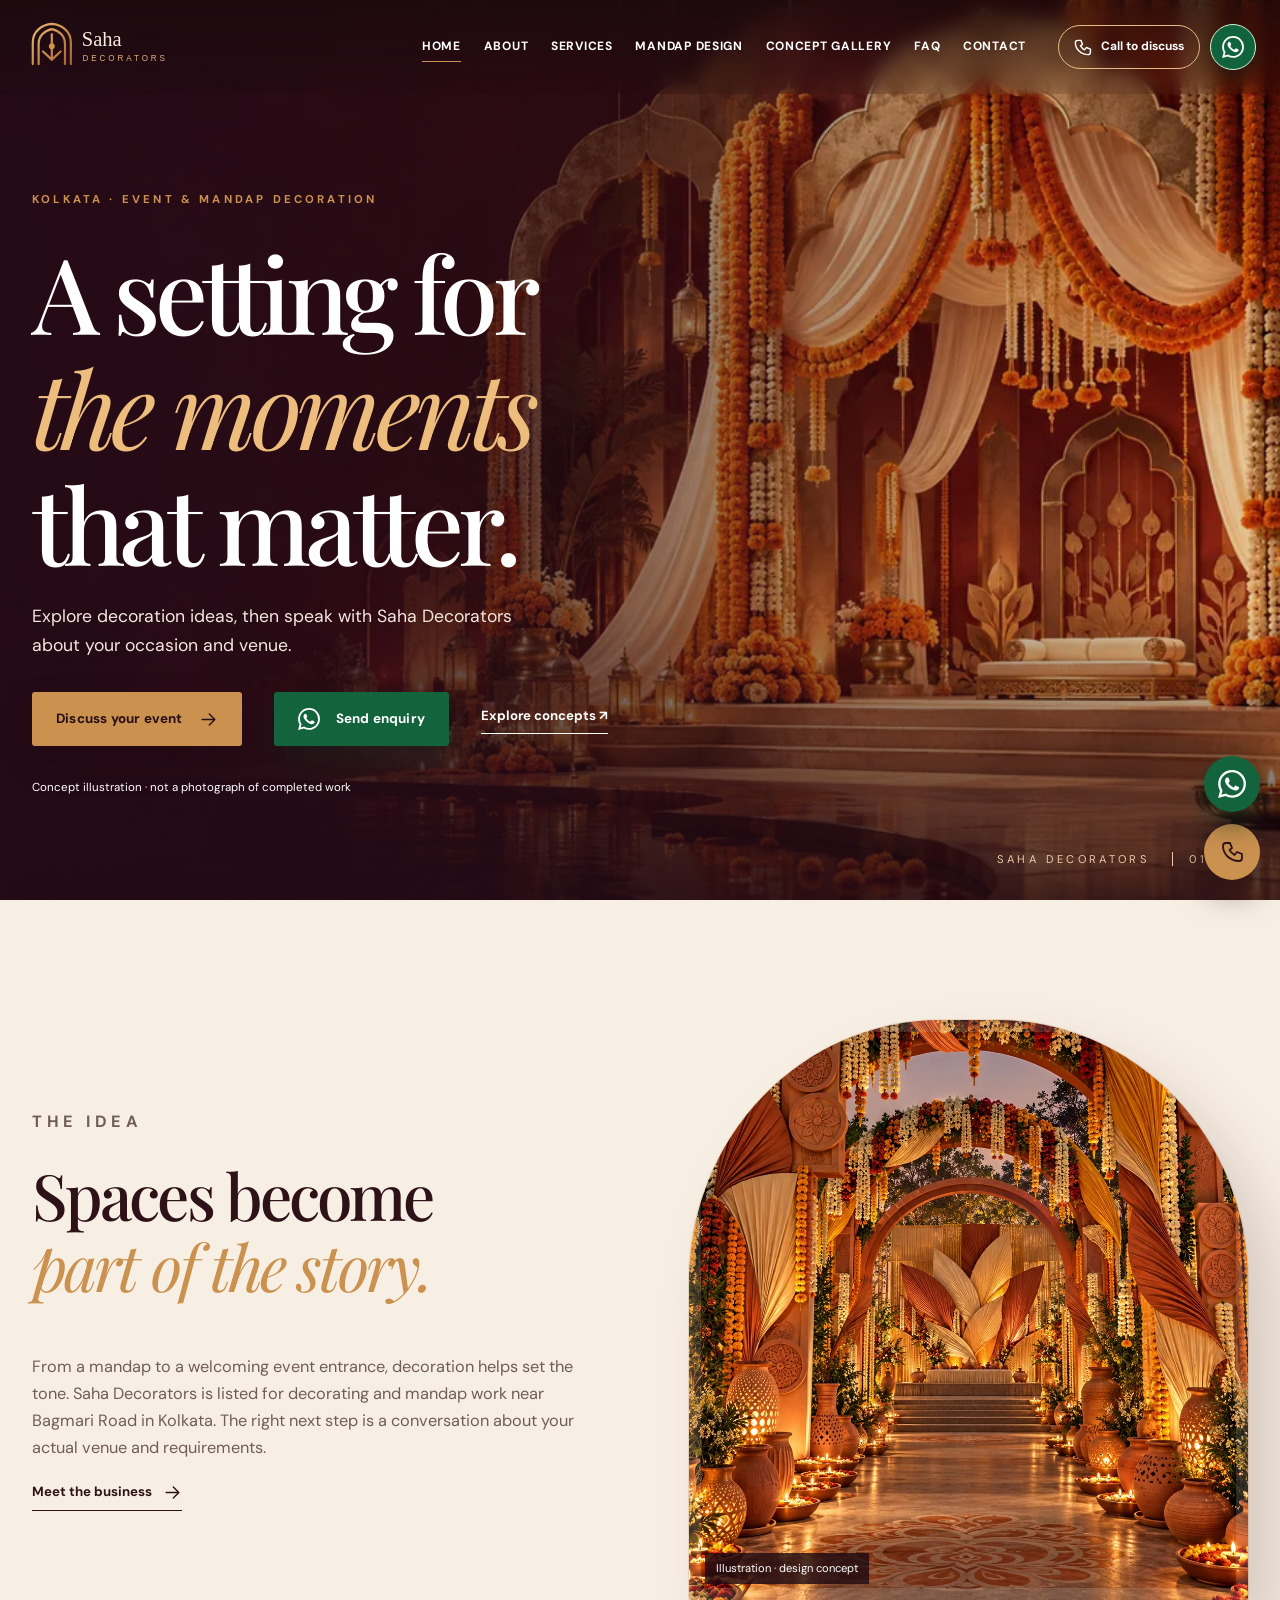
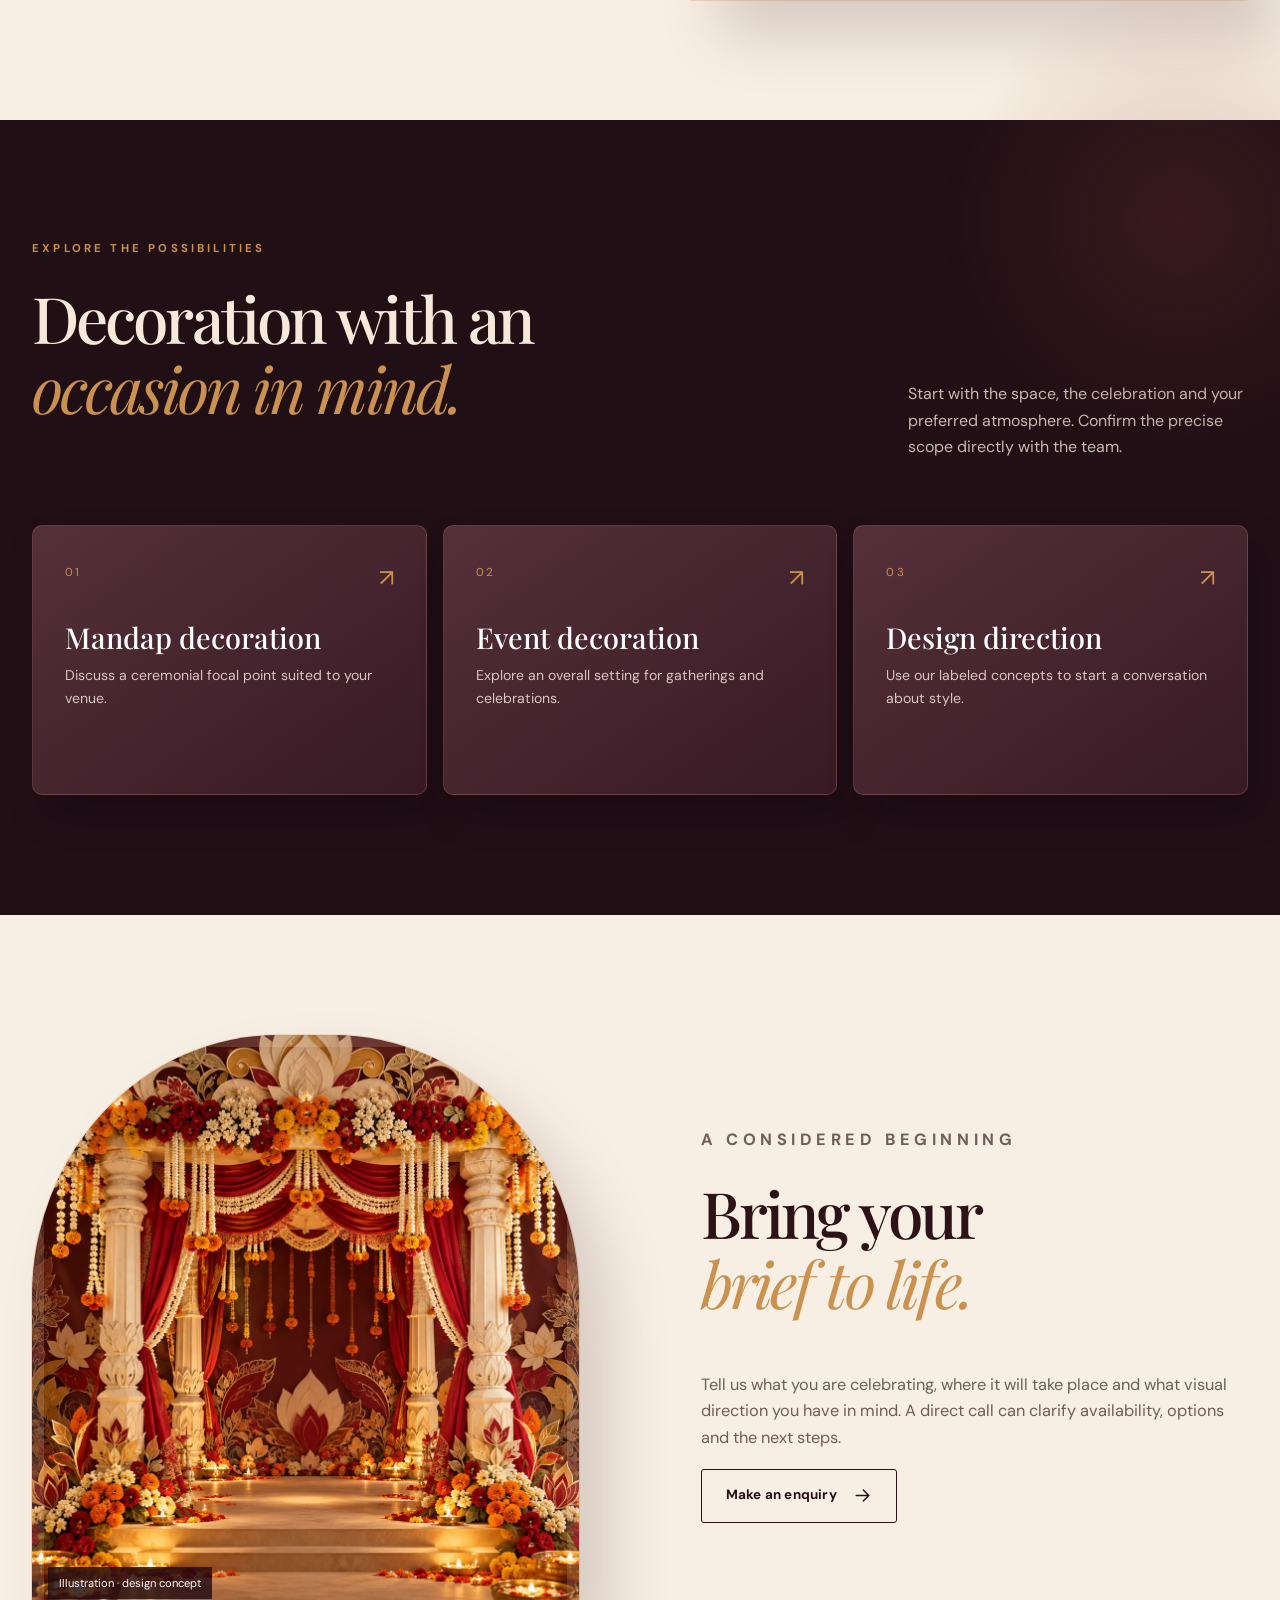
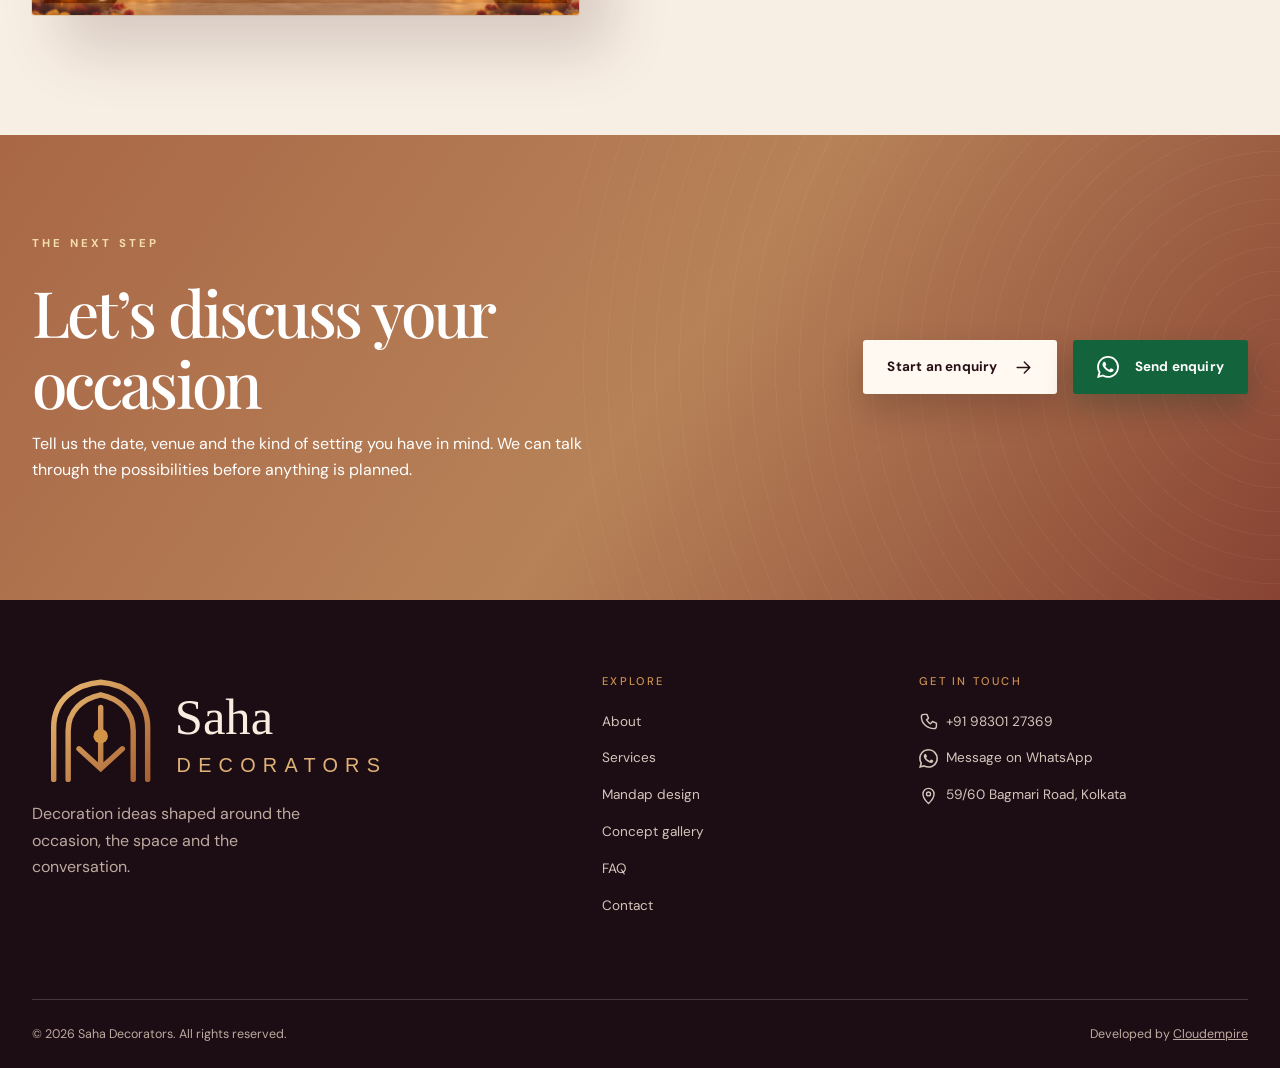
==== commit 9ff2ddf5: "Use recognizable WhatsApp brand glyph" ====
--- a/index.html
+++ b/index.html
@@ -1,4 +1,4 @@
-<!doctype html><html lang="en-IN"><head><meta charset="utf-8"><meta name="viewport" content="width=device-width,initial-scale=1"><title>Saha Decorators | Event &amp; Mandap Decoration in Kolkata</title><meta name="description" content="Explore event and mandap decoration with Saha Decorators, Bagmari Road, Kolkata. View clearly labeled concepts and call to discuss your occasion."><link rel="canonical" href="https://cloudempiretech.github.io/saha-decorators-kolkata/"><link rel="icon" type="image/svg+xml" href="assets/favicon.svg"><meta name="theme-color" content="#2d1218"><meta property="og:title" content="Saha Decorators | Event &amp; Mandap Decoration in Kolkata"><meta property="og:description" content="Explore event and mandap decoration with Saha Decorators, Bagmari Road, Kolkata. View clearly labeled concepts and call to discuss your occasion."><meta property="og:url" content="https://cloudempiretech.github.io/saha-decorators-kolkata/"><meta property="og:type" content="website"><link rel="stylesheet" href="assets/style.css"><script type="application/ld+json">{"@context":"https://schema.org","@type":"LocalBusiness","name":"Saha Decorators","url":"https://cloudempiretech.github.io/saha-decorators-kolkata/","telephone":"+919830127369","address":{"@type":"PostalAddress","streetAddress":"59/60 Bagmari Road","addressLocality":"Kankurgachi, Kolkata","addressRegion":"West Bengal","postalCode":"700054","addressCountry":"IN"},"description":"Event and mandap decoration enquiries in Kolkata."}</script><script src="assets/site.js" defer></script></head><body data-page="index.html"><a class="skip" href="#main">Skip to content</a><div class="page-shell"><header class="site-header"><div class="header-inner"><a class="brand" href="index.html" aria-label="Saha Decorators home"><img src="assets/logo.svg" alt="Saha Decorators proposed logo" width="240" height="60"></a><button class="menu-toggle" type="button" aria-label="Open menu" aria-expanded="false" aria-controls="site-nav"><span></span><span></span><span></span></button><nav id="site-nav" aria-label="Main navigation"><a href="index.html" aria-current="page">Home</a><a href="about.html">About</a><a href="services.html">Services</a><a href="mandap-decoration.html">Mandap design</a><a href="concept-gallery.html">Concept gallery</a><a href="faq.html">FAQ</a><a href="contact.html">Contact</a></nav><div class="header-actions"><a class="header-call" href="tel:+919830127369" aria-label="Call Saha Decorators at +91 98301 27369"><svg viewBox="0 0 24 24" aria-hidden="true" fill="none" stroke="currentColor" stroke-width="1.8" stroke-linecap="round" stroke-linejoin="round"><path d="M6 3h4l2 5-2.5 2a16 16 0 0 0 5 5L17 12l5 2v4a3 3 0 0 1-3 3C10 21 3 14 3 6a3 3 0 0 1 3-3Z"/></svg><span>Call to discuss</span></a><a class="header-whatsapp" href="https://wa.me/919830127369" target="_blank" rel="noopener noreferrer" aria-label="Message Saha Decorators on WhatsApp" title="Message Saha Decorators on WhatsApp"><svg viewBox="0 0 24 24" aria-hidden="true" fill="none" stroke="currentColor" stroke-width="1.8" stroke-linecap="round" stroke-linejoin="round"><path d="M20.1 3.9A9.9 9.9 0 0 0 4.5 15.8L3 21l5.3-1.4A9.9 9.9 0 1 0 20.1 3.9Z"/><path d="M8.2 7.8c-.2-.4-.4-.4-.7-.4h-.6c-.2 0-.5.1-.7.4-.2.3-.8 1-.8 2.4s.9 2.7 1 2.9c.1.2 1.8 2.8 4.3 3.8.6.3 1.1.4 1.5.5.6.2 1.2.2 1.7.1.5-.1 1.6-.7 1.8-1.4.2-.7.2-1.3.2-1.4-.1-.1-.3-.2-.7-.4l-1.9-.9c-.3-.1-.5-.2-.7.2-.2.3-.8 1-1 1.2-.2.2-.4.2-.7.1-.4-.2-1.5-.6-2.8-1.8-1-.9-1.7-2-1.9-2.4-.2-.3 0-.5.1-.7l.5-.6.3-.5c.1-.2 0-.4 0-.6l-.9-2.2Z"/></svg></a></div></div></header><main id="main"><section class="hero"><div class="hero-media"><picture class="hero-picture"><source type="image/webp" srcset="assets/mandap-concept-600.webp 600w, assets/mandap-concept-1100.webp 1100w, assets/mandap-concept-1600.webp 1600w" sizes="(max-width: 700px) 100vw, 50vw"><img src="assets/mandap-concept-1100.webp" alt="Illustration of a marigold and ivory ceremonial mandap concept, not a completed Saha Decorators project" width="1100" height="1000" loading="eager" decoding="async"></picture></div><div class="hero-shade"></div><div class="hero-content container"><p class="eyebrow hero-in">Kolkata · Event & mandap decoration</p><h1 class="hero-in">A setting for<br><em>the moments</em><br>that matter.</h1><p class="hero-in">Explore decoration ideas, then speak with Saha Decorators about your occasion and venue.</p><div class="hero-actions hero-in"><a class="button" href="contact.html#enquiry">Discuss your event <svg viewBox="0 0 24 24" aria-hidden="true" fill="none" stroke="currentColor" stroke-width="1.8" stroke-linecap="round" stroke-linejoin="round"><path d="M4 12h16m-7-7 7 7-7 7"/></svg></a><a class="button whatsapp-button" href="https://wa.me/919830127369" target="_blank" rel="noopener noreferrer"><svg viewBox="0 0 24 24" aria-hidden="true" fill="none" stroke="currentColor" stroke-width="1.8" stroke-linecap="round" stroke-linejoin="round"><path d="M20.1 3.9A9.9 9.9 0 0 0 4.5 15.8L3 21l5.3-1.4A9.9 9.9 0 1 0 20.1 3.9Z"/><path d="M8.2 7.8c-.2-.4-.4-.4-.7-.4h-.6c-.2 0-.5.1-.7.4-.2.3-.8 1-.8 2.4s.9 2.7 1 2.9c.1.2 1.8 2.8 4.3 3.8.6.3 1.1.4 1.5.5.6.2 1.2.2 1.7.1.5-.1 1.6-.7 1.8-1.4.2-.7.2-1.3.2-1.4-.1-.1-.3-.2-.7-.4l-1.9-.9c-.3-.1-.5-.2-.7.2-.2.3-.8 1-1 1.2-.2.2-.4.2-.7.1-.4-.2-1.5-.6-2.8-1.8-1-.9-1.7-2-1.9-2.4-.2-.3 0-.5.1-.7l.5-.6.3-.5c.1-.2 0-.4 0-.6l-.9-2.2Z"/></svg> Send enquiry</a><a class="text-link" href="concept-gallery.html">Explore concepts ↗</a></div><p class="hero-note hero-in">Concept illustration · not a photograph of completed work</p></div><div class="hero-caption">SAHA DECORATORS <span>01 / 03</span></div></section>
+<!doctype html><html lang="en-IN"><head><meta charset="utf-8"><meta name="viewport" content="width=device-width,initial-scale=1"><title>Saha Decorators | Event &amp; Mandap Decoration in Kolkata</title><meta name="description" content="Explore event and mandap decoration with Saha Decorators, Bagmari Road, Kolkata. View clearly labeled concepts and call to discuss your occasion."><link rel="canonical" href="https://cloudempiretech.github.io/saha-decorators-kolkata/"><link rel="icon" type="image/svg+xml" href="assets/favicon.svg"><meta name="theme-color" content="#2d1218"><meta property="og:title" content="Saha Decorators | Event &amp; Mandap Decoration in Kolkata"><meta property="og:description" content="Explore event and mandap decoration with Saha Decorators, Bagmari Road, Kolkata. View clearly labeled concepts and call to discuss your occasion."><meta property="og:url" content="https://cloudempiretech.github.io/saha-decorators-kolkata/"><meta property="og:type" content="website"><link rel="stylesheet" href="assets/style.css"><script type="application/ld+json">{"@context":"https://schema.org","@type":"LocalBusiness","name":"Saha Decorators","url":"https://cloudempiretech.github.io/saha-decorators-kolkata/","telephone":"+919830127369","address":{"@type":"PostalAddress","streetAddress":"59/60 Bagmari Road","addressLocality":"Kankurgachi, Kolkata","addressRegion":"West Bengal","postalCode":"700054","addressCountry":"IN"},"description":"Event and mandap decoration enquiries in Kolkata."}</script><script src="assets/site.js" defer></script></head><body data-page="index.html"><a class="skip" href="#main">Skip to content</a><div class="page-shell"><header class="site-header"><div class="header-inner"><a class="brand" href="index.html" aria-label="Saha Decorators home"><img src="assets/logo.svg" alt="Saha Decorators proposed logo" width="240" height="60"></a><button class="menu-toggle" type="button" aria-label="Open menu" aria-expanded="false" aria-controls="site-nav"><span></span><span></span><span></span></button><nav id="site-nav" aria-label="Main navigation"><a href="index.html" aria-current="page">Home</a><a href="about.html">About</a><a href="services.html">Services</a><a href="mandap-decoration.html">Mandap design</a><a href="concept-gallery.html">Concept gallery</a><a href="faq.html">FAQ</a><a href="contact.html">Contact</a></nav><div class="header-actions"><a class="header-call" href="tel:+919830127369" aria-label="Call Saha Decorators at +91 98301 27369"><svg viewBox="0 0 24 24" aria-hidden="true" fill="none" stroke="currentColor" stroke-width="1.8" stroke-linecap="round" stroke-linejoin="round"><path d="M6 3h4l2 5-2.5 2a16 16 0 0 0 5 5L17 12l5 2v4a3 3 0 0 1-3 3C10 21 3 14 3 6a3 3 0 0 1 3-3Z"/></svg><span>Call to discuss</span></a><a class="header-whatsapp" href="https://wa.me/919830127369" target="_blank" rel="noopener noreferrer" aria-label="Message Saha Decorators on WhatsApp" title="Message Saha Decorators on WhatsApp"><svg viewBox="0 0 24 24" aria-hidden="true" fill="currentColor"><path d="M17.472 14.382c-.297-.149-1.758-.867-2.03-.967-.273-.099-.471-.148-.67.15-.197.297-.767.966-.94 1.164-.173.199-.347.223-.644.075-.297-.15-1.255-.463-2.39-1.475-.883-.788-1.48-1.761-1.653-2.059-.173-.297-.018-.458.13-.606.134-.133.298-.347.446-.52.149-.174.198-.298.298-.497.099-.198.05-.371-.025-.52-.075-.149-.669-1.612-.916-2.207-.242-.579-.487-.5-.669-.51-.173-.008-.371-.01-.57-.01-.198 0-.52.074-.792.372-.272.297-1.04 1.016-1.04 2.479 0 1.462 1.065 2.875 1.213 3.074.149.198 2.096 3.2 5.077 4.487.709.306 1.262.489 1.694.625.712.227 1.36.195 1.871.118.571-.085 1.758-.719 2.006-1.413.248-.694.248-1.289.173-1.413-.074-.124-.272-.198-.57-.347m-5.421 7.403h-.004a9.87 9.87 0 01-5.031-1.378l-.361-.214-3.741.982.998-3.648-.235-.374a9.86 9.86 0 01-1.51-5.26c.001-5.45 4.436-9.884 9.888-9.884 2.64 0 5.122 1.03 6.988 2.898a9.825 9.825 0 012.893 6.994c-.003 5.45-4.437 9.884-9.885 9.884m8.413-18.297A11.815 11.815 0 0012.05 0C5.495 0 .16 5.335.157 11.892c0 2.096.547 4.142 1.588 5.945L.057 24l6.305-1.654a11.882 11.882 0 005.683 1.448h.005c6.554 0 11.89-5.335 11.893-11.893a11.821 11.821 0 00-3.48-8.413Z"/></svg></a></div></div></header><main id="main"><section class="hero"><div class="hero-media"><picture class="hero-picture"><source type="image/webp" srcset="assets/mandap-concept-600.webp 600w, assets/mandap-concept-1100.webp 1100w, assets/mandap-concept-1600.webp 1600w" sizes="(max-width: 700px) 100vw, 50vw"><img src="assets/mandap-concept-1100.webp" alt="Illustration of a marigold and ivory ceremonial mandap concept, not a completed Saha Decorators project" width="1100" height="1000" loading="eager" decoding="async"></picture></div><div class="hero-shade"></div><div class="hero-content container"><p class="eyebrow hero-in">Kolkata · Event & mandap decoration</p><h1 class="hero-in">A setting for<br><em>the moments</em><br>that matter.</h1><p class="hero-in">Explore decoration ideas, then speak with Saha Decorators about your occasion and venue.</p><div class="hero-actions hero-in"><a class="button" href="contact.html#enquiry">Discuss your event <svg viewBox="0 0 24 24" aria-hidden="true" fill="none" stroke="currentColor" stroke-width="1.8" stroke-linecap="round" stroke-linejoin="round"><path d="M4 12h16m-7-7 7 7-7 7"/></svg></a><a class="button whatsapp-button" href="https://wa.me/919830127369" target="_blank" rel="noopener noreferrer"><svg viewBox="0 0 24 24" aria-hidden="true" fill="currentColor"><path d="M17.472 14.382c-.297-.149-1.758-.867-2.03-.967-.273-.099-.471-.148-.67.15-.197.297-.767.966-.94 1.164-.173.199-.347.223-.644.075-.297-.15-1.255-.463-2.39-1.475-.883-.788-1.48-1.761-1.653-2.059-.173-.297-.018-.458.13-.606.134-.133.298-.347.446-.52.149-.174.198-.298.298-.497.099-.198.05-.371-.025-.52-.075-.149-.669-1.612-.916-2.207-.242-.579-.487-.5-.669-.51-.173-.008-.371-.01-.57-.01-.198 0-.52.074-.792.372-.272.297-1.04 1.016-1.04 2.479 0 1.462 1.065 2.875 1.213 3.074.149.198 2.096 3.2 5.077 4.487.709.306 1.262.489 1.694.625.712.227 1.36.195 1.871.118.571-.085 1.758-.719 2.006-1.413.248-.694.248-1.289.173-1.413-.074-.124-.272-.198-.57-.347m-5.421 7.403h-.004a9.87 9.87 0 01-5.031-1.378l-.361-.214-3.741.982.998-3.648-.235-.374a9.86 9.86 0 01-1.51-5.26c.001-5.45 4.436-9.884 9.888-9.884 2.64 0 5.122 1.03 6.988 2.898a9.825 9.825 0 012.893 6.994c-.003 5.45-4.437 9.884-9.885 9.884m8.413-18.297A11.815 11.815 0 0012.05 0C5.495 0 .16 5.335.157 11.892c0 2.096.547 4.142 1.588 5.945L.057 24l6.305-1.654a11.882 11.882 0 005.683 1.448h.005c6.554 0 11.89-5.335 11.893-11.893a11.821 11.821 0 00-3.48-8.413Z"/></svg> Send enquiry</a><a class="text-link" href="concept-gallery.html">Explore concepts ↗</a></div><p class="hero-note hero-in">Concept illustration · not a photograph of completed work</p></div><div class="hero-caption">SAHA DECORATORS <span>01 / 03</span></div></section>
 <section class="section warm"><div class="container split"><div class="reveal"><p class="eyebrow">The idea</p><h2>Spaces become<br><em>part of the story.</em></h2><p>From a mandap to a welcoming event entrance, decoration helps set the tone. Saha Decorators is listed for decorating and mandap work near Bagmari Road in Kolkata. The right next step is a conversation about your actual venue and requirements.</p><a class="inline-link" href="about.html">Meet the business <svg viewBox="0 0 24 24" aria-hidden="true" fill="none" stroke="currentColor" stroke-width="1.8" stroke-linecap="round" stroke-linejoin="round"><path d="M4 12h16m-7-7 7 7-7 7"/></svg></a></div><div class="image-frame reveal"><picture class=""><source type="image/webp" srcset="assets/entrance-concept-600.webp 600w, assets/entrance-concept-1100.webp 1100w" sizes="(max-width: 700px) 100vw, 50vw"><img src="assets/entrance-concept-1100.webp" alt="Illustration of a festive decorated entrance concept, not a completed project" width="1100" height="1000" loading="lazy" decoding="async"></picture><span class="media-tag">Illustration · design concept</span></div></div></section>
 <section class="section dark"><div class="container"><p class="eyebrow reveal">Explore the possibilities</p><div class="section-heading reveal"><h2>Decoration with an<br><em>occasion in mind.</em></h2><p>Start with the space, the celebration and your preferred atmosphere. Confirm the precise scope directly with the team.</p></div><div class="card-grid"><a class="service-card reveal" href="mandap-decoration.html"><span class="number">01</span><h3>Mandap decoration</h3><p>Discuss a ceremonial focal point suited to your venue.</p><span class="card-arrow">↗</span></a><a class="service-card reveal" href="services.html"><span class="number">02</span><h3>Event decoration</h3><p>Explore an overall setting for gatherings and celebrations.</p><span class="card-arrow">↗</span></a><a class="service-card reveal" href="concept-gallery.html"><span class="number">03</span><h3>Design direction</h3><p>Use our labeled concepts to start a conversation about style.</p><span class="card-arrow">↗</span></a></div></div></section>
-<section class="section warm"><div class="container split reverse"><div class="image-frame reveal"><picture class=""><source type="image/webp" srcset="assets/ceremony-concept-600.webp 600w, assets/ceremony-concept-1100.webp 1100w" sizes="(max-width: 700px) 100vw, 50vw"><img src="assets/ceremony-concept-1100.webp" alt="Illustration of an ivory-column wedding mandap concept, not a completed project" width="1100" height="1000" loading="lazy" decoding="async"></picture><span class="media-tag">Illustration · design concept</span></div><div class="reveal"><p class="eyebrow">A considered beginning</p><h2>Bring your<br><em>brief to life.</em></h2><p>Tell us what you are celebrating, where it will take place and what visual direction you have in mind. A direct call can clarify availability, options and the next steps.</p><a class="button outline" href="contact.html">Make an enquiry <svg viewBox="0 0 24 24" aria-hidden="true" fill="none" stroke="currentColor" stroke-width="1.8" stroke-linecap="round" stroke-linejoin="round"><path d="M4 12h16m-7-7 7 7-7 7"/></svg></a></div></div></section><section class="cta-block reveal"><div class="container cta-inner"><div><p class="eyebrow">The next step</p><h2>Let’s discuss your occasion</h2><p>Tell us the date, venue and the kind of setting you have in mind. We can talk through the possibilities before anything is planned.</p></div><div class="cta-actions"><a class="button light" href="contact.html#enquiry">Start an enquiry <svg viewBox="0 0 24 24" aria-hidden="true" fill="none" stroke="currentColor" stroke-width="1.8" stroke-linecap="round" stroke-linejoin="round"><path d="M4 12h16m-7-7 7 7-7 7"/></svg></a><a class="button whatsapp-button" href="https://wa.me/919830127369" target="_blank" rel="noopener noreferrer"><svg viewBox="0 0 24 24" aria-hidden="true" fill="none" stroke="currentColor" stroke-width="1.8" stroke-linecap="round" stroke-linejoin="round"><path d="M20.1 3.9A9.9 9.9 0 0 0 4.5 15.8L3 21l5.3-1.4A9.9 9.9 0 1 0 20.1 3.9Z"/><path d="M8.2 7.8c-.2-.4-.4-.4-.7-.4h-.6c-.2 0-.5.1-.7.4-.2.3-.8 1-.8 2.4s.9 2.7 1 2.9c.1.2 1.8 2.8 4.3 3.8.6.3 1.1.4 1.5.5.6.2 1.2.2 1.7.1.5-.1 1.6-.7 1.8-1.4.2-.7.2-1.3.2-1.4-.1-.1-.3-.2-.7-.4l-1.9-.9c-.3-.1-.5-.2-.7.2-.2.3-.8 1-1 1.2-.2.2-.4.2-.7.1-.4-.2-1.5-.6-2.8-1.8-1-.9-1.7-2-1.9-2.4-.2-.3 0-.5.1-.7l.5-.6.3-.5c.1-.2 0-.4 0-.6l-.9-2.2Z"/></svg> Send enquiry</a></div></div></section></main><footer class="site-footer"><div class="footer-top"><div><a class="brand" href="index.html"><img src="assets/logo.svg" alt="Saha Decorators proposed logo" width="240" height="60"></a><p>Decoration ideas shaped around the occasion, the space and the conversation.</p></div><div><h2>Explore</h2><a href="about.html">About</a><a href="services.html">Services</a><a href="mandap-decoration.html">Mandap design</a><a href="concept-gallery.html">Concept gallery</a><a href="faq.html">FAQ</a><a href="contact.html">Contact</a></div><div><h2>Get in touch</h2><a href="tel:+919830127369"><svg viewBox="0 0 24 24" aria-hidden="true" fill="none" stroke="currentColor" stroke-width="1.8" stroke-linecap="round" stroke-linejoin="round"><path d="M6 3h4l2 5-2.5 2a16 16 0 0 0 5 5L17 12l5 2v4a3 3 0 0 1-3 3C10 21 3 14 3 6a3 3 0 0 1 3-3Z"/></svg> +91 98301 27369</a><a href="https://wa.me/919830127369" target="_blank" rel="noopener noreferrer" aria-label="Message Saha Decorators on WhatsApp"><svg viewBox="0 0 24 24" aria-hidden="true" fill="none" stroke="currentColor" stroke-width="1.8" stroke-linecap="round" stroke-linejoin="round"><path d="M20.1 3.9A9.9 9.9 0 0 0 4.5 15.8L3 21l5.3-1.4A9.9 9.9 0 1 0 20.1 3.9Z"/><path d="M8.2 7.8c-.2-.4-.4-.4-.7-.4h-.6c-.2 0-.5.1-.7.4-.2.3-.8 1-.8 2.4s.9 2.7 1 2.9c.1.2 1.8 2.8 4.3 3.8.6.3 1.1.4 1.5.5.6.2 1.2.2 1.7.1.5-.1 1.6-.7 1.8-1.4.2-.7.2-1.3.2-1.4-.1-.1-.3-.2-.7-.4l-1.9-.9c-.3-.1-.5-.2-.7.2-.2.3-.8 1-1 1.2-.2.2-.4.2-.7.1-.4-.2-1.5-.6-2.8-1.8-1-.9-1.7-2-1.9-2.4-.2-.3 0-.5.1-.7l.5-.6.3-.5c.1-.2 0-.4 0-.6l-.9-2.2Z"/></svg> Message on WhatsApp</a><a href="https://www.google.com/maps/search/?api=1&query=59%2F60%20Bagmari%20Road%20Kankurgachi%20Kolkata%20700054" target="_blank" rel="noopener noreferrer"><svg viewBox="0 0 24 24" aria-hidden="true" fill="none" stroke="currentColor" stroke-width="1.8" stroke-linecap="round" stroke-linejoin="round"><path d="M12 22s7-6.2 7-12a7 7 0 1 0-14 0c0 5.8 7 12 7 12Z"/><circle cx="12" cy="10" r="2.5"/></svg> 59/60 Bagmari Road, Kolkata</a></div></div><div class="footer-bottom"><span>© 2026 Saha Decorators. All rights reserved.</span><span>Developed by <a href="https://cloudempire.tech/" target="_blank" rel="noopener noreferrer">Cloudempire</a></span></div></footer></div><a class="floating-call" href="tel:+919830127369" aria-label="Call Saha Decorators" title="Call Saha Decorators"><svg viewBox="0 0 24 24" aria-hidden="true" fill="none" stroke="currentColor" stroke-width="1.8" stroke-linecap="round" stroke-linejoin="round"><path d="M6 3h4l2 5-2.5 2a16 16 0 0 0 5 5L17 12l5 2v4a3 3 0 0 1-3 3C10 21 3 14 3 6a3 3 0 0 1 3-3Z"/></svg></a><a class="floating-whatsapp" href="https://wa.me/919830127369" target="_blank" rel="noopener noreferrer" aria-label="Message Saha Decorators on WhatsApp" title="Message Saha Decorators on WhatsApp"><svg viewBox="0 0 24 24" aria-hidden="true" fill="none" stroke="currentColor" stroke-width="1.8" stroke-linecap="round" stroke-linejoin="round"><path d="M20.1 3.9A9.9 9.9 0 0 0 4.5 15.8L3 21l5.3-1.4A9.9 9.9 0 1 0 20.1 3.9Z"/><path d="M8.2 7.8c-.2-.4-.4-.4-.7-.4h-.6c-.2 0-.5.1-.7.4-.2.3-.8 1-.8 2.4s.9 2.7 1 2.9c.1.2 1.8 2.8 4.3 3.8.6.3 1.1.4 1.5.5.6.2 1.2.2 1.7.1.5-.1 1.6-.7 1.8-1.4.2-.7.2-1.3.2-1.4-.1-.1-.3-.2-.7-.4l-1.9-.9c-.3-.1-.5-.2-.7.2-.2.3-.8 1-1 1.2-.2.2-.4.2-.7.1-.4-.2-1.5-.6-2.8-1.8-1-.9-1.7-2-1.9-2.4-.2-.3 0-.5.1-.7l.5-.6.3-.5c.1-.2 0-.4 0-.6l-.9-2.2Z"/></svg></a></body></html>+<section class="section warm"><div class="container split reverse"><div class="image-frame reveal"><picture class=""><source type="image/webp" srcset="assets/ceremony-concept-600.webp 600w, assets/ceremony-concept-1100.webp 1100w" sizes="(max-width: 700px) 100vw, 50vw"><img src="assets/ceremony-concept-1100.webp" alt="Illustration of an ivory-column wedding mandap concept, not a completed project" width="1100" height="1000" loading="lazy" decoding="async"></picture><span class="media-tag">Illustration · design concept</span></div><div class="reveal"><p class="eyebrow">A considered beginning</p><h2>Bring your<br><em>brief to life.</em></h2><p>Tell us what you are celebrating, where it will take place and what visual direction you have in mind. A direct call can clarify availability, options and the next steps.</p><a class="button outline" href="contact.html">Make an enquiry <svg viewBox="0 0 24 24" aria-hidden="true" fill="none" stroke="currentColor" stroke-width="1.8" stroke-linecap="round" stroke-linejoin="round"><path d="M4 12h16m-7-7 7 7-7 7"/></svg></a></div></div></section><section class="cta-block reveal"><div class="container cta-inner"><div><p class="eyebrow">The next step</p><h2>Let’s discuss your occasion</h2><p>Tell us the date, venue and the kind of setting you have in mind. We can talk through the possibilities before anything is planned.</p></div><div class="cta-actions"><a class="button light" href="contact.html#enquiry">Start an enquiry <svg viewBox="0 0 24 24" aria-hidden="true" fill="none" stroke="currentColor" stroke-width="1.8" stroke-linecap="round" stroke-linejoin="round"><path d="M4 12h16m-7-7 7 7-7 7"/></svg></a><a class="button whatsapp-button" href="https://wa.me/919830127369" target="_blank" rel="noopener noreferrer"><svg viewBox="0 0 24 24" aria-hidden="true" fill="currentColor"><path d="M17.472 14.382c-.297-.149-1.758-.867-2.03-.967-.273-.099-.471-.148-.67.15-.197.297-.767.966-.94 1.164-.173.199-.347.223-.644.075-.297-.15-1.255-.463-2.39-1.475-.883-.788-1.48-1.761-1.653-2.059-.173-.297-.018-.458.13-.606.134-.133.298-.347.446-.52.149-.174.198-.298.298-.497.099-.198.05-.371-.025-.52-.075-.149-.669-1.612-.916-2.207-.242-.579-.487-.5-.669-.51-.173-.008-.371-.01-.57-.01-.198 0-.52.074-.792.372-.272.297-1.04 1.016-1.04 2.479 0 1.462 1.065 2.875 1.213 3.074.149.198 2.096 3.2 5.077 4.487.709.306 1.262.489 1.694.625.712.227 1.36.195 1.871.118.571-.085 1.758-.719 2.006-1.413.248-.694.248-1.289.173-1.413-.074-.124-.272-.198-.57-.347m-5.421 7.403h-.004a9.87 9.87 0 01-5.031-1.378l-.361-.214-3.741.982.998-3.648-.235-.374a9.86 9.86 0 01-1.51-5.26c.001-5.45 4.436-9.884 9.888-9.884 2.64 0 5.122 1.03 6.988 2.898a9.825 9.825 0 012.893 6.994c-.003 5.45-4.437 9.884-9.885 9.884m8.413-18.297A11.815 11.815 0 0012.05 0C5.495 0 .16 5.335.157 11.892c0 2.096.547 4.142 1.588 5.945L.057 24l6.305-1.654a11.882 11.882 0 005.683 1.448h.005c6.554 0 11.89-5.335 11.893-11.893a11.821 11.821 0 00-3.48-8.413Z"/></svg> Send enquiry</a></div></div></section></main><footer class="site-footer"><div class="footer-top"><div><a class="brand" href="index.html"><img src="assets/logo.svg" alt="Saha Decorators proposed logo" width="240" height="60"></a><p>Decoration ideas shaped around the occasion, the space and the conversation.</p></div><div><h2>Explore</h2><a href="about.html">About</a><a href="services.html">Services</a><a href="mandap-decoration.html">Mandap design</a><a href="concept-gallery.html">Concept gallery</a><a href="faq.html">FAQ</a><a href="contact.html">Contact</a></div><div><h2>Get in touch</h2><a href="tel:+919830127369"><svg viewBox="0 0 24 24" aria-hidden="true" fill="none" stroke="currentColor" stroke-width="1.8" stroke-linecap="round" stroke-linejoin="round"><path d="M6 3h4l2 5-2.5 2a16 16 0 0 0 5 5L17 12l5 2v4a3 3 0 0 1-3 3C10 21 3 14 3 6a3 3 0 0 1 3-3Z"/></svg> +91 98301 27369</a><a href="https://wa.me/919830127369" target="_blank" rel="noopener noreferrer" aria-label="Message Saha Decorators on WhatsApp"><svg viewBox="0 0 24 24" aria-hidden="true" fill="currentColor"><path d="M17.472 14.382c-.297-.149-1.758-.867-2.03-.967-.273-.099-.471-.148-.67.15-.197.297-.767.966-.94 1.164-.173.199-.347.223-.644.075-.297-.15-1.255-.463-2.39-1.475-.883-.788-1.48-1.761-1.653-2.059-.173-.297-.018-.458.13-.606.134-.133.298-.347.446-.52.149-.174.198-.298.298-.497.099-.198.05-.371-.025-.52-.075-.149-.669-1.612-.916-2.207-.242-.579-.487-.5-.669-.51-.173-.008-.371-.01-.57-.01-.198 0-.52.074-.792.372-.272.297-1.04 1.016-1.04 2.479 0 1.462 1.065 2.875 1.213 3.074.149.198 2.096 3.2 5.077 4.487.709.306 1.262.489 1.694.625.712.227 1.36.195 1.871.118.571-.085 1.758-.719 2.006-1.413.248-.694.248-1.289.173-1.413-.074-.124-.272-.198-.57-.347m-5.421 7.403h-.004a9.87 9.87 0 01-5.031-1.378l-.361-.214-3.741.982.998-3.648-.235-.374a9.86 9.86 0 01-1.51-5.26c.001-5.45 4.436-9.884 9.888-9.884 2.64 0 5.122 1.03 6.988 2.898a9.825 9.825 0 012.893 6.994c-.003 5.45-4.437 9.884-9.885 9.884m8.413-18.297A11.815 11.815 0 0012.05 0C5.495 0 .16 5.335.157 11.892c0 2.096.547 4.142 1.588 5.945L.057 24l6.305-1.654a11.882 11.882 0 005.683 1.448h.005c6.554 0 11.89-5.335 11.893-11.893a11.821 11.821 0 00-3.48-8.413Z"/></svg> Message on WhatsApp</a><a href="https://www.google.com/maps/search/?api=1&query=59%2F60%20Bagmari%20Road%20Kankurgachi%20Kolkata%20700054" target="_blank" rel="noopener noreferrer"><svg viewBox="0 0 24 24" aria-hidden="true" fill="none" stroke="currentColor" stroke-width="1.8" stroke-linecap="round" stroke-linejoin="round"><path d="M12 22s7-6.2 7-12a7 7 0 1 0-14 0c0 5.8 7 12 7 12Z"/><circle cx="12" cy="10" r="2.5"/></svg> 59/60 Bagmari Road, Kolkata</a></div></div><div class="footer-bottom"><span>© 2026 Saha Decorators. All rights reserved.</span><span>Developed by <a href="https://cloudempire.tech/" target="_blank" rel="noopener noreferrer">Cloudempire</a></span></div></footer></div><a class="floating-call" href="tel:+919830127369" aria-label="Call Saha Decorators" title="Call Saha Decorators"><svg viewBox="0 0 24 24" aria-hidden="true" fill="none" stroke="currentColor" stroke-width="1.8" stroke-linecap="round" stroke-linejoin="round"><path d="M6 3h4l2 5-2.5 2a16 16 0 0 0 5 5L17 12l5 2v4a3 3 0 0 1-3 3C10 21 3 14 3 6a3 3 0 0 1 3-3Z"/></svg></a><a class="floating-whatsapp" href="https://wa.me/919830127369" target="_blank" rel="noopener noreferrer" aria-label="Message Saha Decorators on WhatsApp" title="Message Saha Decorators on WhatsApp"><svg viewBox="0 0 24 24" aria-hidden="true" fill="currentColor"><path d="M17.472 14.382c-.297-.149-1.758-.867-2.03-.967-.273-.099-.471-.148-.67.15-.197.297-.767.966-.94 1.164-.173.199-.347.223-.644.075-.297-.15-1.255-.463-2.39-1.475-.883-.788-1.48-1.761-1.653-2.059-.173-.297-.018-.458.13-.606.134-.133.298-.347.446-.52.149-.174.198-.298.298-.497.099-.198.05-.371-.025-.52-.075-.149-.669-1.612-.916-2.207-.242-.579-.487-.5-.669-.51-.173-.008-.371-.01-.57-.01-.198 0-.52.074-.792.372-.272.297-1.04 1.016-1.04 2.479 0 1.462 1.065 2.875 1.213 3.074.149.198 2.096 3.2 5.077 4.487.709.306 1.262.489 1.694.625.712.227 1.36.195 1.871.118.571-.085 1.758-.719 2.006-1.413.248-.694.248-1.289.173-1.413-.074-.124-.272-.198-.57-.347m-5.421 7.403h-.004a9.87 9.87 0 01-5.031-1.378l-.361-.214-3.741.982.998-3.648-.235-.374a9.86 9.86 0 01-1.51-5.26c.001-5.45 4.436-9.884 9.888-9.884 2.64 0 5.122 1.03 6.988 2.898a9.825 9.825 0 012.893 6.994c-.003 5.45-4.437 9.884-9.885 9.884m8.413-18.297A11.815 11.815 0 0012.05 0C5.495 0 .16 5.335.157 11.892c0 2.096.547 4.142 1.588 5.945L.057 24l6.305-1.654a11.882 11.882 0 005.683 1.448h.005c6.554 0 11.89-5.335 11.893-11.893a11.821 11.821 0 00-3.48-8.413Z"/></svg></a></body></html>
